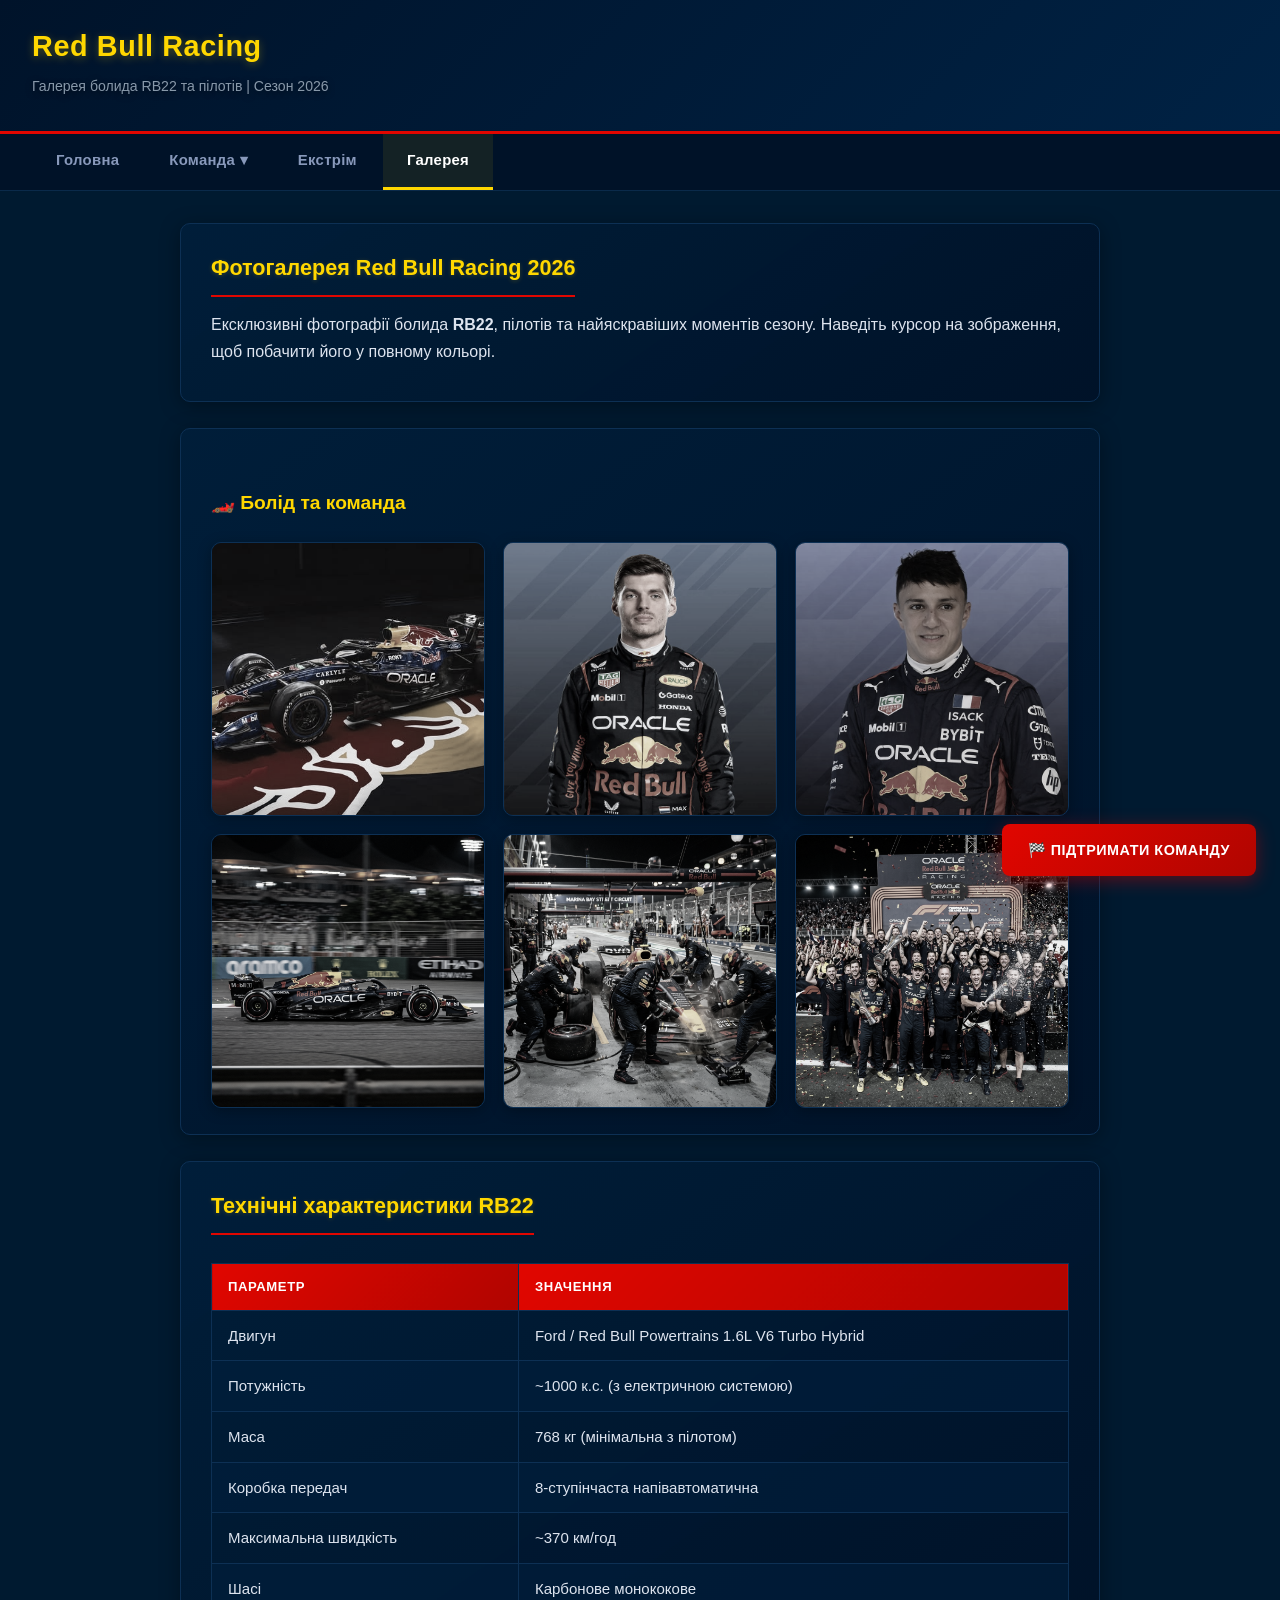
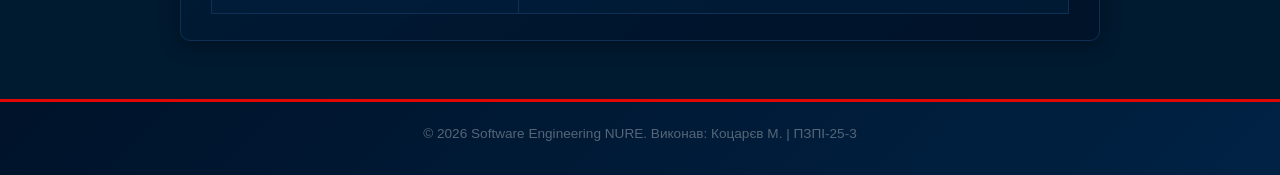
==== gallery.html @ 32721070 "lb2" ====
<!DOCTYPE html>
<html lang="uk">

<head>
    <meta charset="UTF-8">
    <meta name="viewport" content="width=device-width, initial-scale=1.0">
    <meta name="description" content="Галерея болида RB22 та пілотів Red Bull Racing сезону 2026">
    <meta name="keywords" content="Red Bull Racing, RB22, галерея, фото, Формула-1, 2026">
    <meta name="author" content="Коцарєв М., ПЗПІ-25-3">
    <title>Red Bull Racing — Галерея</title>
    <link rel="stylesheet" href="style.css">
</head>

<body>
    <!-- Хедер -->
    <header>
        <h1>Red Bull Racing</h1>
        <p>Галерея болида RB22 та пілотів | Сезон 2026</p>
    </header>

    <!-- Checkbox hack для мобільного гамбургер-меню -->
    <input type="checkbox" id="nav-toggle" class="nav__checkbox">
    <label for="nav-toggle" class="nav__hamburger" aria-label="Відкрити меню">
        <span class="nav__hamburger-line"></span>
    </label>

    <!-- Навігація (БЕМ) -->
    <nav>
        <ul class="nav__list">
            <li class="nav__item">
                <a href="index.html" class="nav__link">Головна</a>
            </li>
            <li class="nav__item nav__item--dropdown">
                <a href="team.html" class="nav__link">Команда ▾</a>
                <ul class="nav__dropdown">
                    <li><a href="team.html#pilots" class="nav__dropdown-link">Пілоти 2026</a></li>
                    <li><a href="team.html#media" class="nav__dropdown-link">Медіа та радіо</a></li>
                </ul>
            </li>
            <li class="nav__item">
                <a href="motorsport.html" class="nav__link">Екстрім</a>
            </li>
            <li class="nav__item">
                <a href="gallery.html" class="nav__link nav__link--active">Галерея</a>
            </li>
        </ul>
    </nav>

    <!-- Основний контент -->
    <main>
        <!-- Вступ до галереї -->
        <section class="section">
            <h2>Фотогалерея Red Bull Racing 2026</h2>
            <p>Ексклюзивні фотографії болида <strong>RB22</strong>, пілотів та найяскравіших моментів сезону.
                Наведіть курсор на зображення, щоб побачити його у повному кольорі.</p>
        </section>

        <!-- Галерея зображень з CSS Grid (grid-template-areas) -->
        <section class="section">
            <div class="gallery">
                <!-- Заголовок галереї (займає весь перший рядок) -->
                <h3 class="gallery__title">🏎️ Болід та команда</h3>

                <!-- Фото 1: Болід RB22 на трасі (наявне) -->
                <div class="gallery__item">
                    <img class="gallery__img" src="img/rb22.jpg" alt="Болід Red Bull RB22 на трасі" loading="lazy">
                    <span class="gallery__caption">RB22 на трасі</span>
                </div>

                <!-- Фото 2: Макс Ферстаппен (наявне) -->
                <div class="gallery__item">
                    <img class="gallery__img" src="img/max.jpg" alt="Макс Ферстаппен — пілот Red Bull Racing" loading="lazy">
                    <span class="gallery__caption">Макс Ферстаппен #1</span>
                </div>

                <!-- Фото 3: Айзек Хаджар (наявне) -->
                <div class="gallery__item">
                    <img class="gallery__img" src="img/isack.jpg" alt="Айзек Хаджар — пілот Red Bull Racing" loading="lazy">
                    <span class="gallery__caption">Айзек Хаджар #35</span>
                </div>

                <!-- Фото 4: Болід RB22 вигляд збоку (згенероване) -->
                <div class="gallery__item">
                    <img class="gallery__img" src="img/rb22_side.png" alt="Red Bull RB22 — вигляд збоку" loading="lazy">
                    <span class="gallery__caption">RB22 — бічний ракурс</span>
                </div>

                <!-- Фото 5: Піт-стоп Red Bull (згенероване) -->
                <div class="gallery__item">
                    <img class="gallery__img" src="img/rb_pitstop.png" alt="Піт-стоп Red Bull Racing" loading="lazy">
                    <span class="gallery__caption">Блискавичний піт-стоп</span>
                </div>

                <!-- Фото 6: Командне фото (згенероване) -->
                <div class="gallery__item">
                    <img class="gallery__img" src="img/rb_team.png" alt="Команда Red Bull Racing святкує перемогу" loading="lazy">
                    <span class="gallery__caption">Перемога команди</span>
                </div>
            </div>
        </section>

        <!-- Інформація про болід -->
        <section class="section">
            <h2>Технічні характеристики RB22</h2>
            <table>
                <thead>
                    <tr>
                        <th>Параметр</th>
                        <th>Значення</th>
                    </tr>
                </thead>
                <tbody>
                    <tr>
                        <td>Двигун</td>
                        <td>Ford / Red Bull Powertrains 1.6L V6 Turbo Hybrid</td>
                    </tr>
                    <tr>
                        <td>Потужність</td>
                        <td>~1000 к.с. (з електричною системою)</td>
                    </tr>
                    <tr>
                        <td>Маса</td>
                        <td>768 кг (мінімальна з пілотом)</td>
                    </tr>
                    <tr>
                        <td>Коробка передач</td>
                        <td>8-ступінчаста напівавтоматична</td>
                    </tr>
                    <tr>
                        <td>Максимальна швидкість</td>
                        <td>~370 км/год</td>
                    </tr>
                    <tr>
                        <td>Шасі</td>
                        <td>Карбонове монококове</td>
                    </tr>
                </tbody>
            </table>
        </section>
    </main>

    <!-- Фіксована кнопка «Підтримати команду» -->
    <a href="#" class="support-btn">🏁 Підтримати команду</a>

    <!-- Футер -->
    <footer>
        <p>&copy; 2026 Software Engineering NURE. Виконав: Коцарєв М. | ПЗПІ-25-3</p>
    </footer>

</body>

</html>
---- style.css ----
/* =============================================================
   Red Bull Racing — Фан-сайт | Сезон 2026
   Лабораторна робота №2: CSS Grid, БЕМ, адаптивність
   Автор: Коцарєв М. | ПЗПІ-25-3, ХНУРЕ
   ============================================================= */

/* ------ UNIVERSAL RESET ------ */
* {
    margin: 0;
    padding: 0;
    box-sizing: border-box;
}

/* ------ CSS GRID: ЗАГАЛЬНИЙ ЛЕЙАУТ СТОРІНКИ ------ */
/* Тіло документа — основний грід-контейнер з чотирма рядками:
   header → nav → main → footer */
body {
    font-family: 'Segoe UI', Helvetica, Arial, sans-serif;
    background-color: #001a30;
    background-image: url('img/bg-carbon.png');
    background-repeat: repeat;
    color: #dde4ef;
    line-height: 1.7;
    min-height: 100vh;
    display: grid;
    grid-template-rows: auto auto 1fr auto;
    grid-template-areas:
        "header"
        "nav"
        "main"
        "footer";
}

/* Прив'язка grid-area до семантичних елементів */
header { grid-area: header; }
nav    { grid-area: nav; }
main   { grid-area: main; }
footer { grid-area: footer; }

/* ------ ПОСИЛАННЯ ------ */
a {
    color: #ffd700;
    text-decoration: none;
    transition: color 0.25s;
}

a:hover {
    color: #ffe766;
}

/* =============================================================
   БЛОК: HEADER (header)
   ============================================================= */
header {
    background: linear-gradient(135deg, #00132a 0%, #002244 100%);
    padding: 22px 32px;
    border-bottom: 3px solid #e10600;
    text-shadow: 0 2px 6px rgba(0, 0, 0, 0.5);
}

/* БЕМ: header__title */
header h1 {
    color: #ffd700;
    font-size: 1.8em;
    font-weight: 700;
    letter-spacing: 0.6px;
    cursor: pointer;
    text-shadow: 0 2px 8px rgba(255, 215, 0, 0.3);
}

/* БЕМ: header__subtitle */
header p {
    font-size: 0.88em;
    color: #8899aa;
    margin-top: 4px;
}

/* =============================================================
   БЛОК: NAV (nav) — Навігація з гамбургер-меню
   ============================================================= */

/* -- Checkbox hack: приховуємо справжній чекбокс -- */
.nav__checkbox {
    display: none;
}

/* -- Гамбургер-іконка (3 лінії) — прихована на desktop -- */
.nav__hamburger {
    display: none;
    cursor: pointer;
    width: 36px;
    height: 26px;
    position: relative;
    z-index: 200;
}

/* Середня лінія гамбургера */
.nav__hamburger-line {
    display: block;
    width: 100%;
    height: 3px;
    background-color: #ffd700;
    border-radius: 2px;
    position: absolute;
    top: 50%;
    transform: translateY(-50%);
    transition: background-color 0.3s;
}

/* Верхня та нижня лінії через псевдоелементи */
.nav__hamburger-line::before,
.nav__hamburger-line::after {
    content: '';
    display: block;
    width: 100%;
    height: 3px;
    background-color: #ffd700;
    border-radius: 2px;
    position: absolute;
    transition: transform 0.3s, top 0.3s;
}

.nav__hamburger-line::before {
    top: -9px;
}

.nav__hamburger-line::after {
    top: 9px;
}

/* -- Основна панель навігації -- */
nav {
    background-color: #001228;
    padding: 0 32px;
    border-bottom: 1px solid #0a2a4a;
    position: relative;
    z-index: 100;
}

/* БЕМ: nav__list — головний список посилань */
.nav__list {
    list-style: none;
    display: flex;
    gap: 2px;
    flex-wrap: wrap;
}

/* БЕМ: nav__item */
.nav__item {
    position: relative;
}

/* БЕМ: nav__link */
.nav__link {
    display: block;
    padding: 14px 24px;
    color: #8899bb;
    font-size: 0.93em;
    font-weight: 600;
    letter-spacing: 0.3px;
    border-bottom: 3px solid transparent;
    transition: color 0.25s, border-color 0.3s, background-color 0.25s;
    cursor: pointer;
}

.nav__link:hover {
    color: #fff;
    background-color: rgba(225, 6, 0, 0.12);
    border-bottom-color: #e10600;
    text-decoration: none;
}

/* БЕМ: nav__link--active (модифікатор активної сторінки) */
.nav__link--active {
    color: #fff;
    border-bottom-color: #ffd700;
    background-color: rgba(255, 215, 0, 0.08);
    text-decoration: none;
}

/* -- Випадаюче меню (dropdown) -- */
/* БЕМ: nav__dropdown */
.nav__dropdown {
    display: none;
    position: absolute;
    top: 100%;
    left: 0;
    list-style: none;
    background-color: #001835;
    border: 1px solid #0d3054;
    border-radius: 0 0 8px 8px;
    min-width: 220px;
    box-shadow: 0 8px 20px rgba(0, 0, 0, 0.5);
    z-index: 150;
}

/* При наведенні на батьківський nav__item--dropdown */
.nav__item--dropdown:hover > .nav__dropdown {
    display: flex;
    flex-direction: column;
}

/* Посилання всередині dropdown */
.nav__dropdown-link {
    display: block;
    padding: 11px 22px;
    color: #8899bb;
    font-size: 0.9em;
    transition: background-color 0.2s, color 0.2s;
    border-bottom: 1px solid #0a2540;
}

.nav__dropdown li:last-child .nav__dropdown-link {
    border-bottom: none;
    border-radius: 0 0 8px 8px;
}

.nav__dropdown-link:hover {
    background-color: rgba(225, 6, 0, 0.15);
    color: #fff;
    text-decoration: none;
}

/* =============================================================
   БЛОК: MAIN — основний контент
   ============================================================= */
main {
    max-width: 960px;
    width: 100%;
    margin: 32px auto;
    padding: 0 20px;
}

/* =============================================================
   БЛОК: SECTION (section) — секції контенту
   ============================================================= */
.section {
    background: linear-gradient(145deg, rgba(0, 30, 58, 0.92) 0%, rgba(0, 18, 40, 0.96) 100%);
    border: 1px solid #0d3054;
    border-radius: 10px;
    padding: 26px 30px;
    margin-bottom: 26px;
    box-shadow: 0 4px 20px rgba(0, 0, 0, 0.35);
    transition: transform 0.25s, box-shadow 0.25s;
}

.section:hover {
    transform: translateY(-2px);
    box-shadow: 0 8px 28px rgba(0, 0, 0, 0.5);
}

/* =============================================================
   ЗАГОЛОВКИ
   ============================================================= */
h2 {
    color: #ffd700;
    margin-bottom: 14px;
    font-size: 1.35em;
    font-weight: 700;
    padding-bottom: 8px;
    border-bottom: 2px solid #e10600;
    display: inline-block;
    text-shadow: 0 1px 4px rgba(255, 215, 0, 0.2);
}

h3 {
    color: #e10600;
    margin: 14px 0 6px;
    font-size: 1.08em;
    font-weight: 600;
}

h4 {
    color: #ffd700;
    font-size: 1em;
    margin-bottom: 8px;
}

h5 {
    color: #ccdae8;
    font-size: 0.95em;
    margin: 12px 0 6px;
}

h6 {
    color: #7a90a8;
    font-size: 0.85em;
    font-weight: 500;
    margin: 10px 0 4px;
}

p {
    margin-bottom: 10px;
}

/* =============================================================
   БЛОК: TABLE — таблиця статистики
   ============================================================= */
table {
    width: 100%;
    border-collapse: collapse;
    margin-top: 14px;
}

th, td {
    border: 1px solid #0d3054;
    padding: 12px 16px;
    text-align: left;
    font-size: 0.94em;
}

th {
    background: linear-gradient(135deg, #e10600, #b00500);
    color: #fff;
    font-weight: 700;
    text-transform: uppercase;
    font-size: 0.82em;
    letter-spacing: 0.6px;
}

tr:nth-child(even) {
    background-color: rgba(0, 30, 60, 0.6);
}

tr:hover {
    background-color: rgba(225, 6, 0, 0.1);
}

/* =============================================================
   БЛОК: LIST — списки (БЕМ)
   ============================================================= */
/* БЕМ: list--markers (маркований список) */
.list--markers {
    list-style: none;
    padding-left: 0;
    margin-top: 10px;
}

.list--markers li {
    padding: 6px 0 6px 20px;
    margin-bottom: 4px;
    position: relative;
}

.list--markers li::before {
    content: '▸';
    color: #e10600;
    position: absolute;
    left: 0;
    font-weight: 700;
}

/* БЕМ: list--ordered (нумерований список) */
.list--ordered {
    padding-left: 24px;
    margin-top: 10px;
}

.list--ordered li {
    margin-bottom: 8px;
    color: #dde4ef;
}

.list--ordered ul {
    list-style: disc;
    padding-left: 22px;
    margin-top: 6px;
}

.list--ordered ul li {
    margin-bottom: 4px;
    color: #aabbcc;
}

/* =============================================================
   БЛОК: PILOT — картки пілотів (CSS Grid)
   ============================================================= */
/* БЕМ: pilot__grid — сітка пілотів */
.pilot__grid {
    display: grid;
    grid-template-columns: repeat(2, 1fr);
    gap: 24px;
    margin-top: 18px;
}

/* БЕМ: pilot__card — картка пілота */
.pilot__card {
    background: linear-gradient(160deg, #002244 0%, #001530 100%);
    border: 1px solid #0d3054;
    border-radius: 10px;
    padding: 24px;
    text-align: center;
    box-shadow: 0 3px 14px rgba(0, 0, 0, 0.3);
    transition: border-color 0.3s, transform 0.25s, box-shadow 0.25s;
    cursor: default;
}

.pilot__card:hover {
    border-color: #e10600;
    transform: translateY(-4px);
    box-shadow: 0 8px 24px rgba(225, 6, 0, 0.18);
}

.pilot__card h3 {
    margin-bottom: 8px;
    color: #fff;
    font-size: 1.1em;
}

/* БЕМ: pilot__number — номер пілота */
.pilot__number {
    font-size: 2.4em;
    font-weight: 800;
    color: #ffd700;
    margin-bottom: 8px;
    text-shadow: 0 2px 10px rgba(255, 215, 0, 0.25);
}

.pilot__card p {
    color: #8899bb;
    margin-bottom: 4px;
    font-size: 0.92em;
}

/* БЕМ: pilot__photo — фото пілота */
.pilot__photo {
    width: 120px;
    height: 120px;
    border-radius: 50%;
    object-fit: cover;
    display: block;
    margin: 0 auto 14px;
    border: 3px solid #ffd700;
    box-shadow: 0 4px 16px rgba(255, 215, 0, 0.2);
    transition: transform 0.3s, box-shadow 0.3s;
}

.pilot__photo:hover {
    transform: scale(1.06);
    box-shadow: 0 6px 22px rgba(255, 215, 0, 0.35);
}

/* =============================================================
   БЛОК: CARDS — сітка карток (CSS Grid)
   ============================================================= */
/* БЕМ: cards__grid */
.cards__grid {
    display: grid;
    grid-template-columns: repeat(auto-fill, minmax(260px, 1fr));
    gap: 20px;
    margin-top: 16px;
}

/* БЕМ: cards__item */
.cards__item {
    background: linear-gradient(160deg, #002244 0%, #001530 100%);
    border: 1px solid #0d3054;
    border-radius: 10px;
    padding: 22px;
    box-shadow: 0 3px 14px rgba(0, 0, 0, 0.3);
    transition: border-color 0.3s, transform 0.25s, box-shadow 0.25s;
}

.cards__item:hover {
    border-color: #ffd700;
    transform: translateY(-3px);
    box-shadow: 0 8px 22px rgba(255, 215, 0, 0.1);
}

.cards__item h3 {
    color: #ffd700;
    margin-bottom: 8px;
    font-size: 1.05em;
}

.cards__item p {
    color: #99aabb;
    font-size: 0.92em;
}

/* БЕМ: cards__tag — мітка категорії */
.cards__tag {
    display: inline-block;
    background-color: #e10600;
    color: #fff;
    font-size: 0.72em;
    font-weight: 700;
    text-transform: uppercase;
    letter-spacing: 0.5px;
    padding: 3px 10px;
    border-radius: 20px;
    margin-bottom: 10px;
}

/* =============================================================
   БЛОК: MEDIA — відео, iframe, аудіо
   ============================================================= */
/* БЕМ: media__video */
.media__video {
    margin-top: 14px;
}

.media__video video {
    width: 100%;
    max-width: 720px;
    border-radius: 8px;
    border: 1px solid #0d3054;
    background-color: #000d1a;
    display: block;
}

/* БЕМ: media__iframe */
.media__iframe {
    margin-top: 16px;
}

.media__iframe iframe {
    width: 100%;
    max-width: 720px;
    height: 400px;
    border: 1px solid #0d3054;
    border-radius: 8px;
    display: block;
}

/* БЕМ: media__audio */
.media__audio {
    margin-top: 14px;
}

.media__audio audio {
    width: 100%;
    max-width: 480px;
    display: block;
    margin-bottom: 14px;
}

/* БЕМ: media__transcript — розшифровка радіо */
.media__transcript {
    background: linear-gradient(160deg, #002244 0%, #001530 100%);
    border-left: 4px solid #ffd700;
    border-radius: 0 8px 8px 0;
    padding: 18px 22px;
    margin-top: 12px;
    font-style: italic;
    color: #8899bb;
    font-size: 0.93em;
    line-height: 1.65;
    box-shadow: 0 2px 10px rgba(0, 0, 0, 0.2);
}

.media__transcript::before {
    content: '🎙️ ';
}

/* Модифікатор для секції медіа: зміна кольору підкреслення h2 */
.section--media h2 {
    border-bottom-color: #ffd700;
}

/* Виділення команди (текстовий модифікатор) */
.text--highlight {
    color: #ffd700;
    font-weight: 700;
}

/* =============================================================
   БЛОК: SIDEBAR (aside)
   ============================================================= */
.sidebar {
    background: linear-gradient(145deg, rgba(0, 35, 65, 0.85) 0%, rgba(0, 22, 48, 0.92) 100%);
    border: 1px solid #0d3054;
    border-left: 4px solid #ffd700;
    border-radius: 10px;
    padding: 22px 26px;
    margin-bottom: 26px;
    box-shadow: 0 3px 14px rgba(0, 0, 0, 0.3);
}

.sidebar h4 {
    color: #ffd700;
    margin-bottom: 10px;
}

/* =============================================================
   БЛОК: HERO-IMG — головне зображення
   ============================================================= */
.hero-img {
    width: 100%;
    max-width: 720px;
    border-radius: 8px;
    border: 1px solid #0d3054;
    display: block;
    margin: 14px 0;
    opacity: 0.92;
    transition: opacity 0.3s;
}

.hero-img:hover {
    opacity: 1;
}

/* =============================================================
   БЛОК: NEWS — новини
   ============================================================= */
/* БЕМ: news__date */
.news__date {
    font-size: 0.8em;
    color: #5577aa;
    font-weight: 600;
    margin-bottom: 4px;
}

/* =============================================================
   БЛОК: PAGE — елементи сторінки
   ============================================================= */
/* БЕМ: page__back-to-top — кнопка «Наверх» */
.page__back-to-top {
    display: inline-block;
    margin: 20px 0 10px;
    padding: 10px 22px;
    background: linear-gradient(135deg, #e10600, #b00500);
    color: #fff;
    border-radius: 6px;
    font-weight: 600;
    font-size: 0.9em;
    transition: transform 0.2s, box-shadow 0.2s;
    cursor: pointer;
}

.page__back-to-top:hover {
    transform: translateY(-2px);
    box-shadow: 0 4px 12px rgba(225, 6, 0, 0.3);
    color: #fff;
    text-decoration: none;
}

/* =============================================================
   БЛОК: FORM — форма (анкета фаната)
   ============================================================= */
/* БЕМ: form__card */
.form__card {
    margin-top: 16px;
}

/* БЕМ: form__group */
.form__group {
    margin-bottom: 16px;
}

.form__group label {
    display: block;
    margin-bottom: 5px;
    color: #aabbcc;
    font-size: 0.92em;
    font-weight: 600;
}

.form__group input,
.form__group select,
.form__group textarea {
    width: 100%;
    max-width: 420px;
    padding: 10px 14px;
    background-color: #001a35;
    border: 1px solid #0d3054;
    border-radius: 6px;
    color: #dde4ef;
    font-family: 'Segoe UI', Helvetica, Arial, sans-serif;
    font-size: 0.93em;
    transition: border-color 0.25s;
}

.form__group input:focus,
.form__group textarea:focus {
    outline: none;
    border-color: #ffd700;
}

.form__group textarea {
    resize: vertical;
    min-height: 80px;
}

/* БЕМ: form__submit — кнопка надсилання */
.form__submit {
    display: inline-block;
    padding: 12px 32px;
    background: linear-gradient(135deg, #e10600, #b00500);
    color: #fff;
    border: none;
    border-radius: 6px;
    font-size: 0.95em;
    font-weight: 700;
    cursor: pointer;
    transition: transform 0.2s, box-shadow 0.25s;
    text-transform: uppercase;
    letter-spacing: 0.5px;
}

.form__submit:hover {
    transform: translateY(-2px);
    box-shadow: 0 6px 16px rgba(225, 6, 0, 0.35);
}

/* =============================================================
   БЛОК: SUPPORT — фіксована кнопка «Підтримати команду»
   ============================================================= */
.support-btn {
    position: fixed;
    bottom: 24px;
    right: 24px;
    z-index: 500;
    padding: 14px 26px;
    background: linear-gradient(135deg, #e10600, #b00500);
    color: #fff;
    font-size: 0.9em;
    font-weight: 700;
    text-transform: uppercase;
    letter-spacing: 0.5px;
    border-radius: 8px;
    box-shadow: 0 4px 18px rgba(225, 6, 0, 0.4);
    cursor: pointer;
    transition: transform 0.3s ease, box-shadow 0.3s ease;
    text-decoration: none;
}

/* Деформація при наведенні: skewX + scale */
.support-btn:hover {
    transform: skewX(-8deg) scale(1.1);
    box-shadow: 0 8px 28px rgba(225, 6, 0, 0.6);
    color: #fff;
    text-decoration: none;
}

/* =============================================================
   БЛОК: GALLERY — галерея (CSS Grid + анімації)
   ============================================================= */

/* Контейнер галереї з grid-template-areas */
.gallery {
    display: grid;
    grid-template-areas:
        "title  title  title"
        "photo1 photo2 photo3"
        "photo4 photo5 photo6";
    grid-template-columns: repeat(3, 1fr);
    gap: 18px;
    margin-top: 18px;
}

/* Заголовок займає весь рядок */
.gallery__title {
    grid-area: title;
    color: #ffd700;
    font-size: 1.2em;
    margin-bottom: 4px;
}

/* Прив'язка кожного фото до grid-area */
.gallery__item:nth-child(2) { grid-area: photo1; }
.gallery__item:nth-child(3) { grid-area: photo2; }
.gallery__item:nth-child(4) { grid-area: photo3; }
.gallery__item:nth-child(5) { grid-area: photo4; }
.gallery__item:nth-child(6) { grid-area: photo5; }
.gallery__item:nth-child(7) { grid-area: photo6; }

/* БЕМ: gallery__item — одне фото у галереї */
.gallery__item {
    overflow: hidden;
    border-radius: 10px;
    border: 1px solid #0d3054;
    box-shadow: 0 3px 14px rgba(0, 0, 0, 0.3);
    cursor: pointer;
    position: relative;
}

/* БЕМ: gallery__img — зображення */
.gallery__img {
    width: 100%;
    height: 100%;
    min-height: 200px;
    object-fit: cover;
    display: block;
    /* Початковий стан: чорно-білий фільтр */
    filter: grayscale(80%);
    transition: transform 0.4s ease, filter 0.4s ease;
}

/* Анімація при наведенні: збільшення + насиченість */
.gallery__item:hover .gallery__img {
    transform: scale(1.08);
    filter: grayscale(0%) saturate(1.3);
}

/* Підпис до фото */
.gallery__caption {
    position: absolute;
    bottom: 0;
    left: 0;
    right: 0;
    padding: 10px 14px;
    background: linear-gradient(transparent, rgba(0, 13, 26, 0.9));
    color: #dde4ef;
    font-size: 0.85em;
    font-weight: 600;
    opacity: 0;
    transform: translateY(10px);
    transition: opacity 0.35s ease, transform 0.35s ease;
}

.gallery__item:hover .gallery__caption {
    opacity: 1;
    transform: translateY(0);
}

/* =============================================================
   БЛОК: FOOTER
   ============================================================= */
footer {
    background: linear-gradient(135deg, #00132a 0%, #002244 100%);
    text-align: center;
    padding: 20px;
    border-top: 3px solid #e10600;
    font-size: 0.85em;
    color: #556677;
}

/* =============================================================
   АДАПТИВНІСТЬ — @media запити
   ============================================================= */

/* ---- Планшети та мобільні пристрої (≤ 768px) ---- */
@media (max-width: 768px) {

    /* -- Гамбургер-меню стає видимим -- */
    .nav__hamburger {
        display: block;
        position: absolute;
        top: 12px;
        right: 16px;
    }

    /* Nav отримує padding для гамбургера */
    nav {
        padding: 14px 16px;
    }

    /* Навігаційний список ховається */
    .nav__list {
        display: none;
        flex-direction: column;
        width: 100%;
        gap: 0;
        padding-top: 10px;
    }

    /* Checkbox hack: коли чекбокс активний — меню показується */
    .nav__checkbox:checked ~ nav .nav__list {
        display: flex;
    }

    /* Анімація гамбургера у хрестик при відкритті */
    .nav__checkbox:checked ~ .nav__hamburger .nav__hamburger-line {
        background-color: transparent;
    }

    .nav__checkbox:checked ~ .nav__hamburger .nav__hamburger-line::before {
        top: 0;
        transform: rotate(45deg);
    }

    .nav__checkbox:checked ~ .nav__hamburger .nav__hamburger-line::after {
        top: 0;
        transform: rotate(-45deg);
    }

    /* Посилання навігації на повну ширину */
    .nav__link {
        padding: 12px 16px;
        border-bottom: 1px solid #0a2a4a;
    }

    /* Dropdown на мобільному — статичний */
    .nav__dropdown {
        position: static;
        border: none;
        border-radius: 0;
        box-shadow: none;
        min-width: auto;
        background-color: rgba(0, 18, 40, 0.7);
    }

    .nav__item--dropdown:hover > .nav__dropdown {
        display: flex;
    }

    .nav__dropdown-link {
        padding-left: 40px;
    }

    /* -- Основний контент -- */
    main {
        margin: 16px auto;
        padding: 0 12px;
    }

    .section {
        padding: 18px 16px;
        margin-bottom: 18px;
    }

    header {
        padding: 16px 16px;
    }

    header h1 {
        font-size: 1.4em;
    }

    /* Пілоти — одна колонка */
    .pilot__grid {
        grid-template-columns: 1fr;
        gap: 16px;
    }

    /* Картки — одна колонка */
    .cards__grid {
        grid-template-columns: 1fr;
        gap: 14px;
    }

    /* Таблиця — прокрутка */
    table {
        display: block;
        overflow-x: auto;
    }

    /* Галерея — 1 або 2 колонки */
    .gallery {
        grid-template-areas:
            "title  title"
            "photo1 photo2"
            "photo3 photo4"
            "photo5 photo6";
        grid-template-columns: repeat(2, 1fr);
        gap: 12px;
    }

    /* iframe адаптивність */
    .media__iframe iframe {
        height: 240px;
    }

    /* Фіксована кнопка — менший розмір на мобільних */
    .support-btn {
        padding: 10px 16px;
        font-size: 0.78em;
        bottom: 14px;
        right: 14px;
    }
}

/* ---- Маленькі мобільні (≤ 480px) ---- */
@media (max-width: 480px) {

    /* Галерея — одна колонка */
    .gallery {
        grid-template-areas:
            "title"
            "photo1"
            "photo2"
            "photo3"
            "photo4"
            "photo5"
            "photo6";
        grid-template-columns: 1fr;
    }

    header h1 {
        font-size: 1.2em;
    }

    h2 {
        font-size: 1.15em;
    }
}
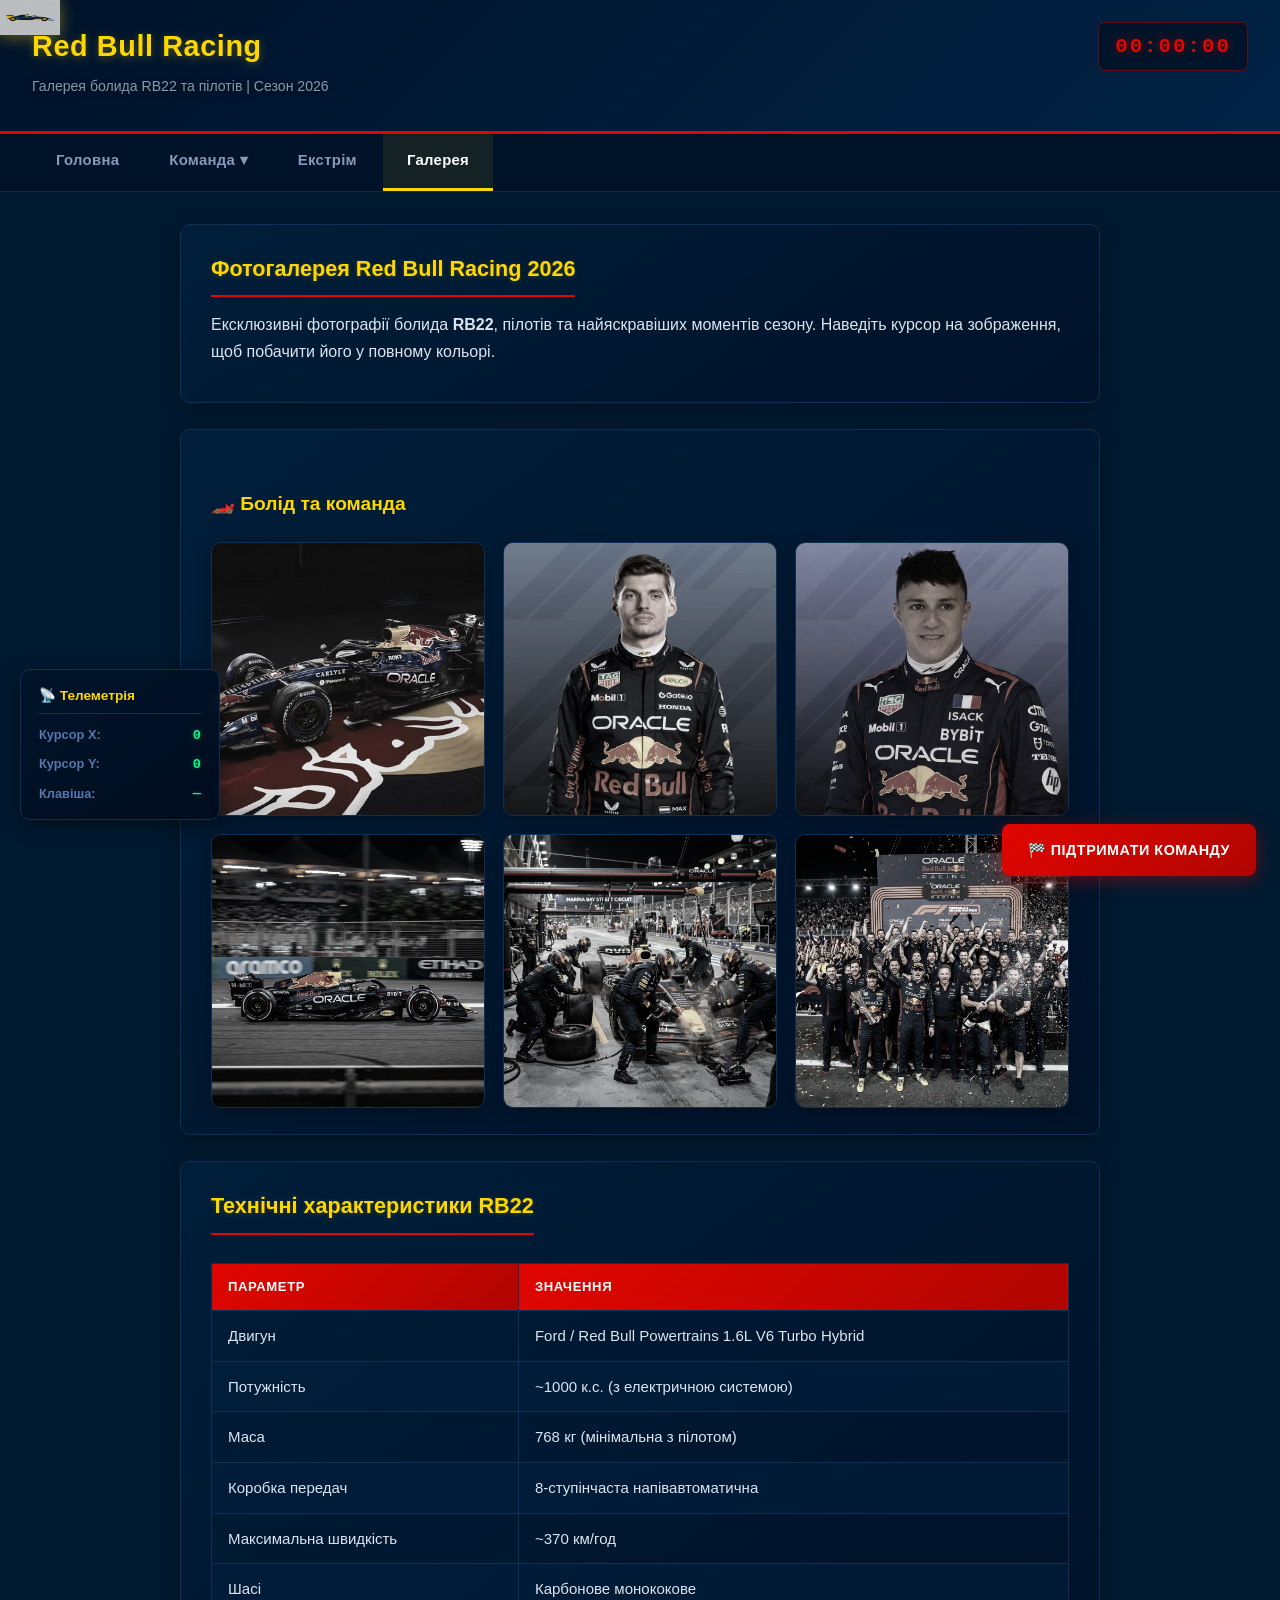
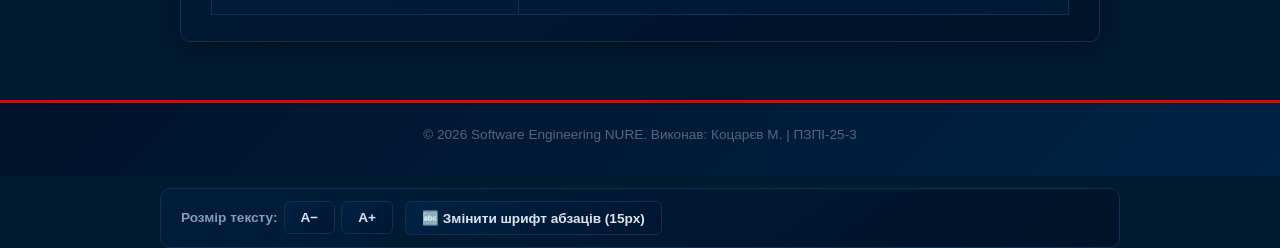
==== commit ac3df369: "lb3" ====
--- a/gallery.html
+++ b/gallery.html
@@ -14,7 +14,11 @@
 <body>
     <!-- Хедер -->
     <header>
-        <h1>Red Bull Racing</h1>
+        <div class="header__top-row">
+            <h1>Red Bull Racing</h1>
+            <!-- Блок 1, Завдання 4: Текстові годинники у шапці -->
+            <div class="header__clock" id="header-clock">00:00:00</div>
+        </div>
         <p>Галерея болида RB22 та пілотів | Сезон 2026</p>
     </header>
 
@@ -45,6 +49,19 @@
             </li>
         </ul>
     </nav>
+
+    <!-- Блок 1, Завдання 2: Іконка болида, що рухається по екрану -->
+    <img id="moving-car" class="js-moving-car" src="img/f1_icon.png" alt="Іконка болида F1" width="60" height="35">
+
+    <!-- Панель інструментів JS -->
+    <div class="js-toolbar">
+        <div class="js-toolbar__group">
+            <span class="js-toolbar__label">Розмір тексту:</span>
+            <button id="btn-font-minus" class="js-btn" title="Зменшити шрифт">A−</button>
+            <button id="btn-font-plus" class="js-btn" title="Збільшити шрифт">A+</button>
+        </div>
+        <button id="btn-change-font" class="js-btn">🔤 Змінити шрифт абзаців (15px)</button>
+    </div>
 
     <!-- Основний контент -->
     <main>
@@ -137,6 +154,25 @@
                 </tbody>
             </table>
         </section>
+
+        <!-- Блок 2, Завдання 2: Панель телеметрії -->
+        <div class="telemetry" id="telemetry">
+            <h4 class="telemetry__title">📡 Телеметрія</h4>
+            <div class="telemetry__data">
+                <div class="telemetry__row">
+                    <span class="telemetry__label">Курсор X:</span>
+                    <span class="telemetry__value" id="tel-mouse-x">0</span>
+                </div>
+                <div class="telemetry__row">
+                    <span class="telemetry__label">Курсор Y:</span>
+                    <span class="telemetry__value" id="tel-mouse-y">0</span>
+                </div>
+                <div class="telemetry__row">
+                    <span class="telemetry__label">Клавіша:</span>
+                    <span class="telemetry__value" id="tel-key">—</span>
+                </div>
+            </div>
+        </div>
     </main>
 
     <!-- Фіксована кнопка «Підтримати команду» -->
@@ -147,6 +183,9 @@
         <p>&copy; 2026 Software Engineering NURE. Виконав: Коцарєв М. | ПЗПІ-25-3</p>
     </footer>
 
+    <!-- Підключення JavaScript -->
+    <script src="script.js"></script>
+
 </body>
 
 </html>
--- a/style.css
+++ b/style.css
@@ -58,6 +58,29 @@
     text-shadow: 0 2px 6px rgba(0, 0, 0, 0.5);
 }
 
+/* БЕМ: header__top-row — рядок із заголовком та годинником */
+.header__top-row {
+    display: flex;
+    align-items: center;
+    justify-content: space-between;
+    flex-wrap: wrap;
+    gap: 12px;
+}
+
+/* Блок 1, Завдання 4: Стилі текстових годинників у шапці */
+.header__clock {
+    font-family: 'Courier New', Courier, monospace;
+    font-size: 1.3em;
+    font-weight: 700;
+    color: #e10600;
+    background: rgba(0, 0, 0, 0.35);
+    padding: 6px 16px;
+    border-radius: 6px;
+    border: 1px solid rgba(225, 6, 0, 0.4);
+    letter-spacing: 2px;
+    text-shadow: 0 0 10px rgba(225, 6, 0, 0.5);
+}
+
 /* БЕМ: header__title */
 header h1 {
     color: #ffd700;
@@ -827,6 +850,337 @@
 }
 
 /* =============================================================
+   ЛАБОРАТОРНА №3: СТИЛІ ДЛЯ JAVASCRIPT-КОМПОНЕНТІВ
+   ============================================================= */
+
+/* --- Блок 1, Завдання 2: Іконка болида, що рухається --- */
+.js-moving-car {
+    position: fixed;
+    z-index: 999;
+    pointer-events: none;
+    transition: top 0.4s ease-out, left 0.4s ease-out;
+    filter: drop-shadow(0 2px 8px rgba(255, 215, 0, 0.5));
+    opacity: 0.85;
+}
+
+/* --- Панель інструментів JS --- */
+.js-toolbar {
+    max-width: 960px;
+    width: 100%;
+    margin: 12px auto 0;
+    padding: 12px 20px;
+    display: flex;
+    align-items: center;
+    gap: 12px;
+    flex-wrap: wrap;
+    background: linear-gradient(145deg, rgba(0, 30, 58, 0.85) 0%, rgba(0, 18, 40, 0.92) 100%);
+    border: 1px solid #0d3054;
+    border-radius: 10px;
+}
+
+.js-toolbar__group {
+    display: flex;
+    align-items: center;
+    gap: 6px;
+}
+
+.js-toolbar__label {
+    color: #8899bb;
+    font-size: 0.85em;
+    font-weight: 600;
+}
+
+/* Кнопки JS */
+.js-btn {
+    background: linear-gradient(135deg, #002244, #001530);
+    color: #dde4ef;
+    border: 1px solid #0d3054;
+    padding: 8px 16px;
+    border-radius: 6px;
+    font-size: 0.85em;
+    font-weight: 600;
+    cursor: pointer;
+    transition: all 0.25s ease;
+    font-family: inherit;
+}
+
+.js-btn:hover {
+    background: linear-gradient(135deg, #003366, #002244);
+    border-color: #ffd700;
+    color: #ffd700;
+    transform: translateY(-1px);
+    box-shadow: 0 3px 10px rgba(255, 215, 0, 0.15);
+}
+
+.js-btn:active {
+    transform: translateY(0);
+}
+
+/* Модифікатор — активна кнопка */
+.js-btn--active {
+    background: linear-gradient(135deg, #e10600, #b00500);
+    color: #fff;
+    border-color: #e10600;
+}
+
+/* Модифікатор — кнопка «виконано» */
+.js-btn--done {
+    background: linear-gradient(135deg, #006633, #004d26);
+    color: #66ff99;
+    border-color: #006633;
+}
+
+/* --- Блок 1, Завдання 1: Блок мотиваційної цитати --- */
+.js-quote-section {
+    border-left: 4px solid #ffd700;
+}
+
+.js-quote {
+    font-style: italic;
+    color: #ffd700;
+    background: rgba(255, 215, 0, 0.06);
+    padding: 18px 24px;
+    border-radius: 8px;
+    line-height: 1.6;
+    margin: 12px 0;
+    border-left: 3px solid #e10600;
+    text-shadow: 0 1px 3px rgba(0, 0, 0, 0.3);
+}
+
+/* --- Блок 1, Завдання 5: Блок для ефекту зникнення --- */
+.js-fade-target {
+    background: rgba(0, 30, 60, 0.5);
+    padding: 16px 20px;
+    border-radius: 8px;
+    border: 1px dashed #0d3054;
+    margin-top: 12px;
+    transition: opacity 0.3s ease;
+}
+
+/* --- Блок 2, Завдання 1: Всплываюча підказка (tooltip) --- */
+.pilot-name {
+    cursor: pointer;
+    color: #fff;
+    position: relative;
+    transition: color 0.2s;
+}
+
+.pilot-name:hover {
+    color: #ffd700;
+}
+
+/* Іконка кліку біля імені пілота */
+.pilot-name::after {
+    content: ' ℹ️';
+    font-size: 0.7em;
+    opacity: 0.6;
+    transition: opacity 0.2s;
+}
+
+.pilot-name:hover::after {
+    opacity: 1;
+}
+
+/* Підказка */
+.js-tooltip {
+    position: absolute;
+    z-index: 1000;
+    background: linear-gradient(145deg, #001e3a 0%, #002244 100%);
+    border: 1px solid #ffd700;
+    border-radius: 10px;
+    padding: 16px 20px;
+    color: #dde4ef;
+    font-size: 0.9em;
+    line-height: 1.7;
+    box-shadow: 0 8px 32px rgba(0, 0, 0, 0.6), 0 0 20px rgba(255, 215, 0, 0.1);
+    opacity: 0;
+    transform: scale(0.9) translateY(8px);
+    transition: opacity 0.3s ease, transform 0.3s ease;
+    pointer-events: none;
+}
+
+.js-tooltip--visible {
+    opacity: 1;
+    transform: scale(1) translateY(0);
+    pointer-events: auto;
+}
+
+/* Стрілка підказки (знизу — при відображенні зверху) */
+.js-tooltip--above::after {
+    content: '';
+    position: absolute;
+    bottom: -8px;
+    left: 50%;
+    transform: translateX(-50%);
+    width: 0;
+    height: 0;
+    border-left: 8px solid transparent;
+    border-right: 8px solid transparent;
+    border-top: 8px solid #ffd700;
+}
+
+/* Стрілка підказки (зверху — при відображенні знизу) */
+.js-tooltip--below::before {
+    content: '';
+    position: absolute;
+    top: -8px;
+    left: 50%;
+    transform: translateX(-50%);
+    width: 0;
+    height: 0;
+    border-left: 8px solid transparent;
+    border-right: 8px solid transparent;
+    border-bottom: 8px solid #ffd700;
+}
+
+/* --- Блок 2, Завдання 2: Панель телеметрії --- */
+.telemetry {
+    position: fixed;
+    bottom: 80px;
+    left: 20px;
+    z-index: 500;
+    background: linear-gradient(145deg, rgba(0, 20, 42, 0.95) 0%, rgba(0, 12, 30, 0.98) 100%);
+    border: 1px solid #0d3054;
+    border-radius: 10px;
+    padding: 14px 18px;
+    min-width: 200px;
+    box-shadow: 0 4px 20px rgba(0, 0, 0, 0.5);
+    backdrop-filter: blur(8px);
+}
+
+.telemetry__title {
+    color: #ffd700;
+    font-size: 0.85em;
+    margin-bottom: 10px;
+    padding-bottom: 6px;
+    border-bottom: 1px solid #0d3054;
+}
+
+.telemetry__data {
+    display: flex;
+    flex-direction: column;
+    gap: 6px;
+}
+
+.telemetry__row {
+    display: flex;
+    justify-content: space-between;
+    gap: 12px;
+    align-items: center;
+}
+
+.telemetry__label {
+    color: #5577aa;
+    font-size: 0.8em;
+    font-weight: 600;
+    white-space: nowrap;
+}
+
+.telemetry__value {
+    color: #00ff88;
+    font-family: 'Courier New', Courier, monospace;
+    font-size: 0.85em;
+    font-weight: 700;
+    text-shadow: 0 0 6px rgba(0, 255, 136, 0.3);
+}
+
+/* --- Блок 3, Завдання 2: Зворотний відлік до Гран-прі --- */
+.countdown-section {
+    text-align: center;
+    border-top: 3px solid #e10600;
+    border-bottom: 3px solid #e10600;
+}
+
+.countdown__race-label {
+    color: #8899bb;
+    font-size: 0.95em;
+    margin-bottom: 16px;
+}
+
+.countdown {
+    display: flex;
+    justify-content: center;
+    align-items: center;
+    gap: 8px;
+    flex-wrap: wrap;
+}
+
+.countdown__item {
+    display: flex;
+    flex-direction: column;
+    align-items: center;
+    background: rgba(0, 0, 0, 0.3);
+    padding: 12px 18px;
+    border-radius: 8px;
+    border: 1px solid #0d3054;
+    min-width: 70px;
+}
+
+.countdown__value {
+    font-family: 'Courier New', Courier, monospace;
+    font-size: 2em;
+    font-weight: 800;
+    color: #ffd700;
+    text-shadow: 0 0 12px rgba(255, 215, 0, 0.4);
+    line-height: 1;
+}
+
+.countdown__unit {
+    font-size: 0.7em;
+    color: #5577aa;
+    margin-top: 4px;
+    text-transform: uppercase;
+    letter-spacing: 1px;
+    font-weight: 600;
+}
+
+.countdown__separator {
+    font-size: 1.8em;
+    font-weight: 700;
+    color: #e10600;
+    line-height: 1;
+    padding-bottom: 18px;
+}
+
+/* --- Блок 2, Завдання 4: Таблиця сортування пілотів --- */
+.js-sort-controls {
+    display: flex;
+    gap: 10px;
+    margin-bottom: 14px;
+    flex-wrap: wrap;
+}
+
+.js-sort-table {
+    width: 100%;
+    border-collapse: collapse;
+    margin-top: 10px;
+}
+
+/* --- Блок 3, Завдання 1: Захищений новинний блок --- */
+.protected-section {
+    position: relative;
+    user-select: none;
+    -webkit-user-select: none;
+    -moz-user-select: none;
+    -ms-user-select: none;
+}
+
+.protected-badge {
+    display: inline-block;
+    background: rgba(225, 6, 0, 0.15);
+    color: #e10600;
+    font-size: 0.72em;
+    font-weight: 700;
+    text-transform: uppercase;
+    letter-spacing: 0.8px;
+    padding: 4px 12px;
+    border-radius: 20px;
+    border: 1px solid rgba(225, 6, 0, 0.3);
+    margin-bottom: 14px;
+}
+
+
+/* =============================================================
    АДАПТИВНІСТЬ — @media запити
    ============================================================= */
 
@@ -958,6 +1312,40 @@
         font-size: 0.78em;
         bottom: 14px;
         right: 14px;
+    }
+
+    /* --- Адаптивність JS-компонентів --- */
+    .js-toolbar {
+        margin: 8px 12px 0;
+        padding: 10px 14px;
+        gap: 8px;
+    }
+
+    .telemetry {
+        bottom: 60px;
+        left: 10px;
+        padding: 10px 14px;
+        min-width: 160px;
+        font-size: 0.85em;
+    }
+
+    .header__clock {
+        font-size: 1em;
+        padding: 4px 10px;
+    }
+
+    .countdown__value {
+        font-size: 1.5em;
+    }
+
+    .countdown__item {
+        padding: 8px 12px;
+        min-width: 55px;
+    }
+
+    .countdown__separator {
+        font-size: 1.2em;
+        padding-bottom: 14px;
     }
 }
 
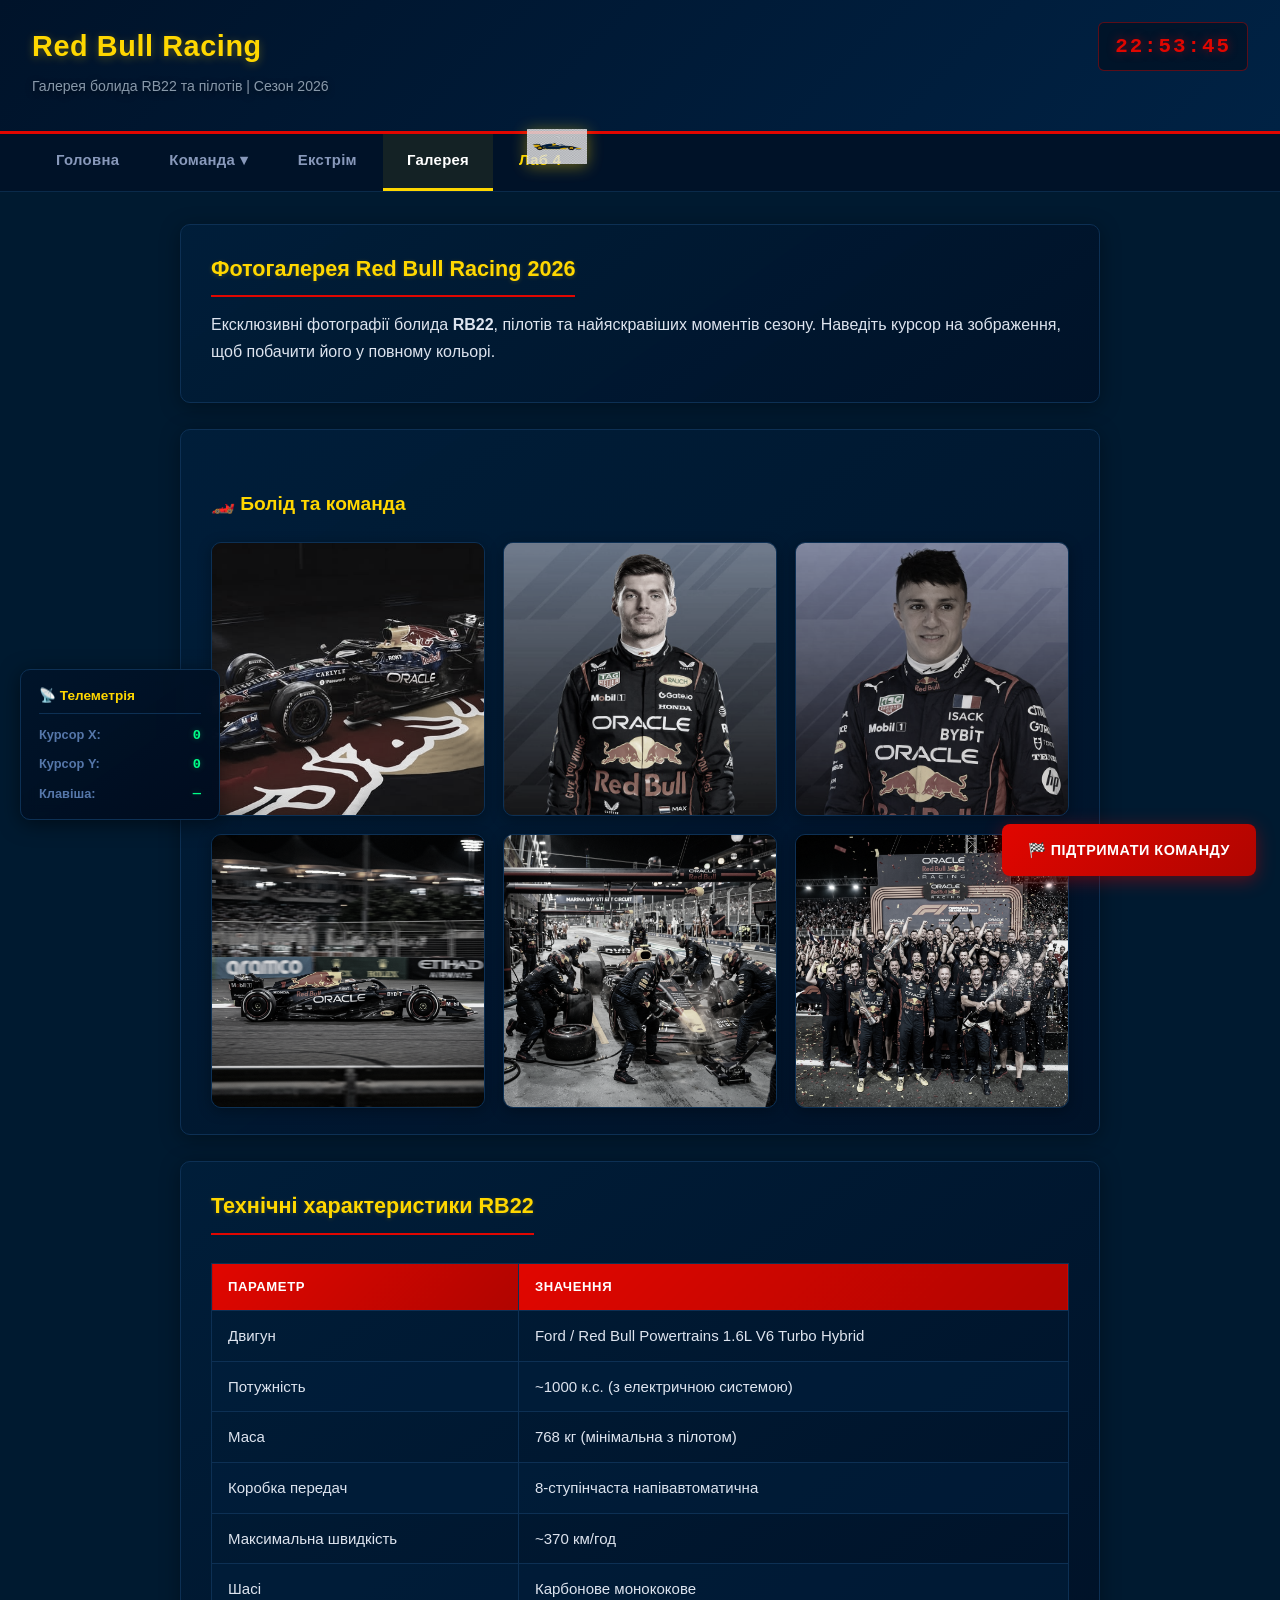
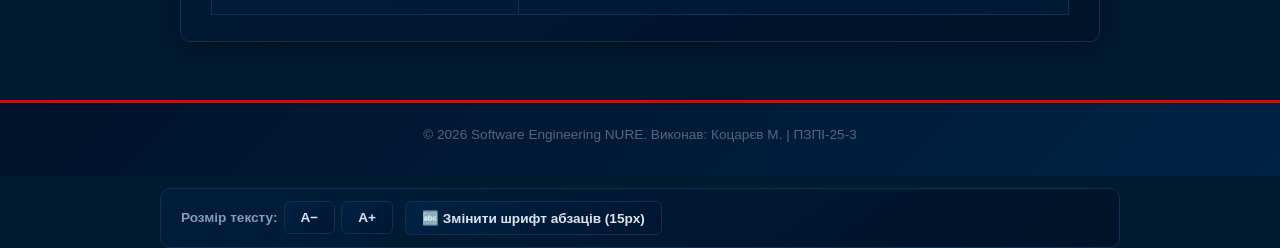
==== commit 70ecaa89: "lb4" ====
--- a/gallery.html
+++ b/gallery.html
@@ -46,6 +46,9 @@
             </li>
             <li class="nav__item">
                 <a href="gallery.html" class="nav__link nav__link--active">Галерея</a>
+            </li>
+            <li class="nav__item">
+                <a href="bootstrap-page.html" class="nav__link" style="color: #fcd700;">Лаб 4</a>
             </li>
         </ul>
     </nav>
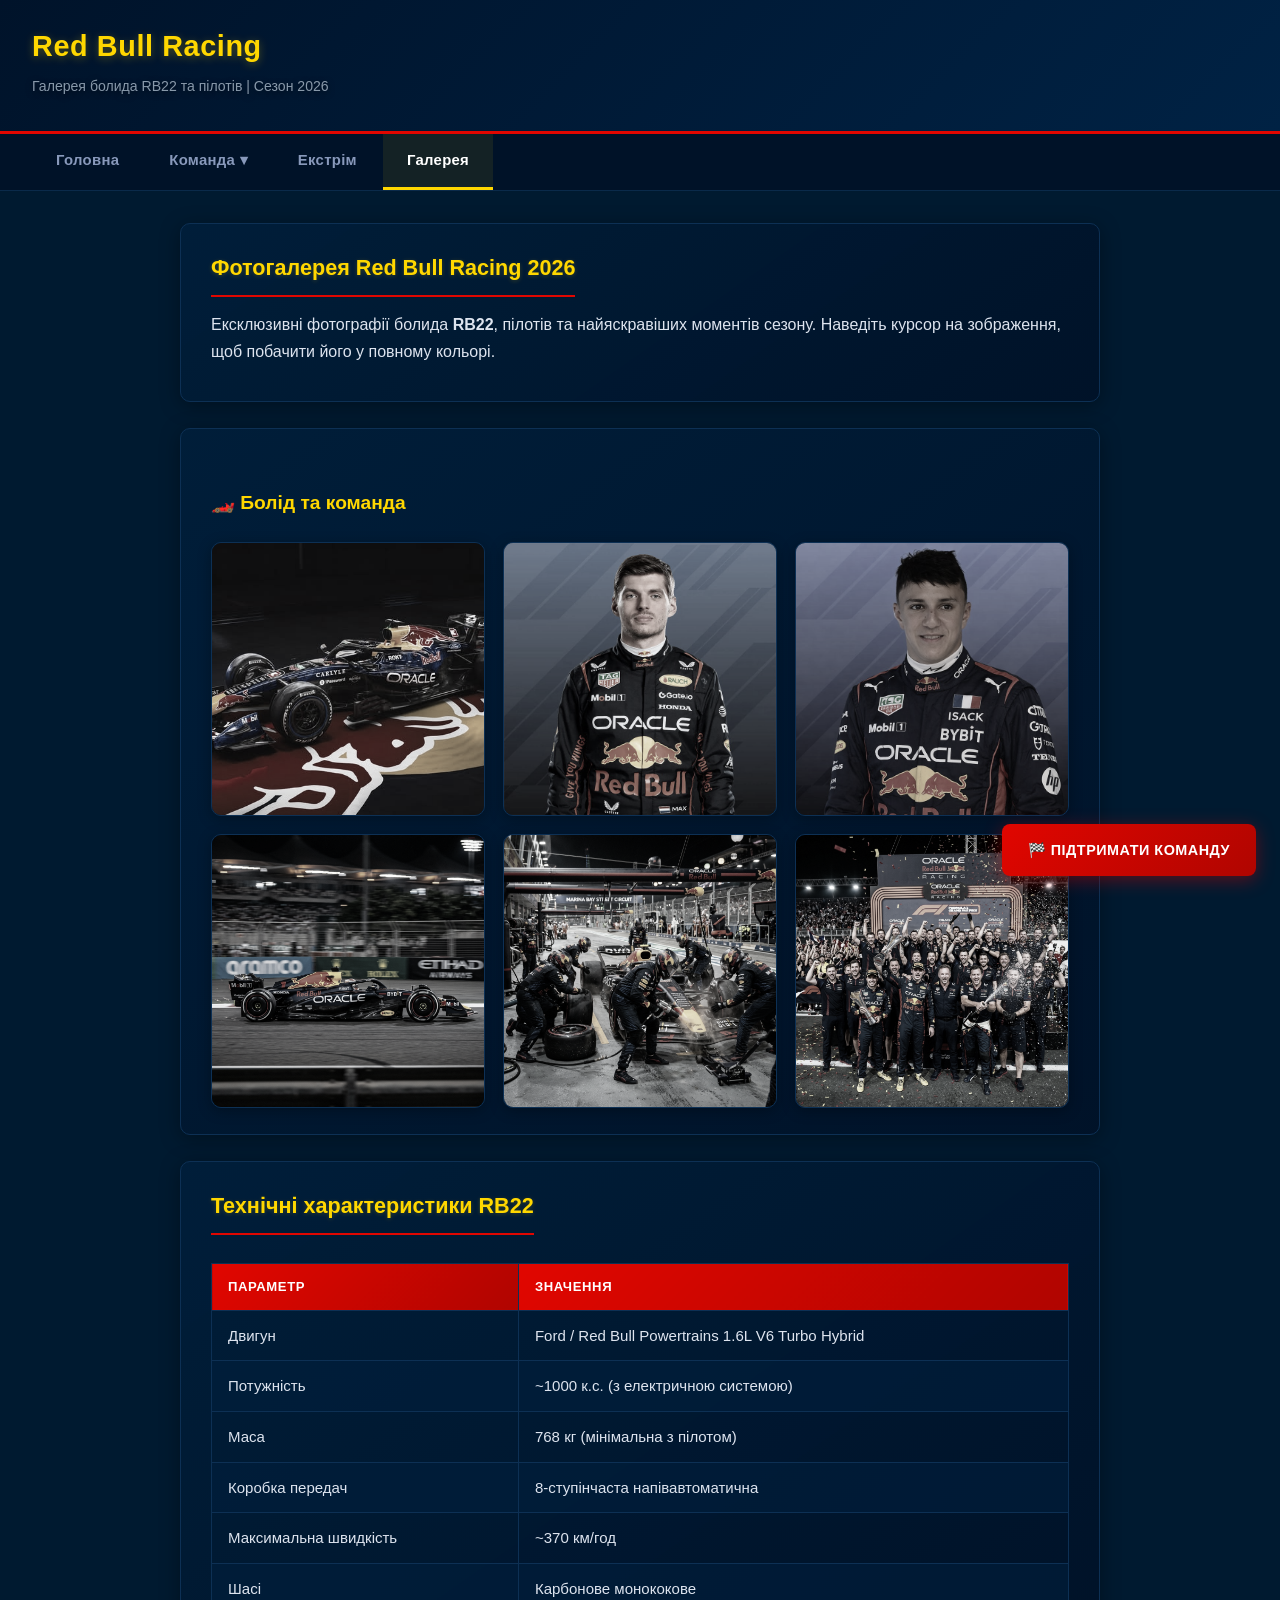
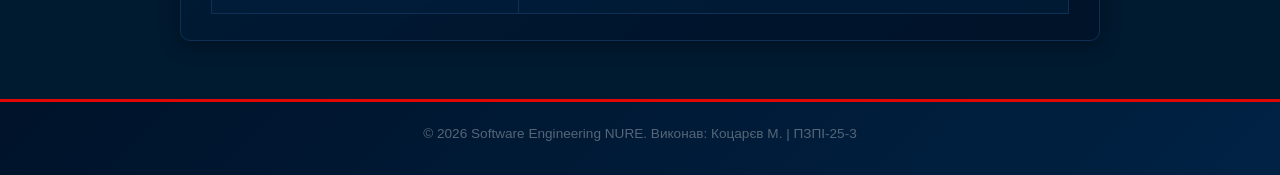
==== commit c5950015: "звіт" ====
--- a/gallery.html
+++ b/gallery.html
@@ -14,11 +14,7 @@
 <body>
     <!-- Хедер -->
     <header>
-        <div class="header__top-row">
-            <h1>Red Bull Racing</h1>
-            <!-- Блок 1, Завдання 4: Текстові годинники у шапці -->
-            <div class="header__clock" id="header-clock">00:00:00</div>
-        </div>
+        <h1>Red Bull Racing</h1>
         <p>Галерея болида RB22 та пілотів | Сезон 2026</p>
     </header>
 
@@ -47,24 +43,8 @@
             <li class="nav__item">
                 <a href="gallery.html" class="nav__link nav__link--active">Галерея</a>
             </li>
-            <li class="nav__item">
-                <a href="bootstrap-page.html" class="nav__link" style="color: #fcd700;">Лаб 4</a>
-            </li>
         </ul>
     </nav>
-
-    <!-- Блок 1, Завдання 2: Іконка болида, що рухається по екрану -->
-    <img id="moving-car" class="js-moving-car" src="img/f1_icon.png" alt="Іконка болида F1" width="60" height="35">
-
-    <!-- Панель інструментів JS -->
-    <div class="js-toolbar">
-        <div class="js-toolbar__group">
-            <span class="js-toolbar__label">Розмір тексту:</span>
-            <button id="btn-font-minus" class="js-btn" title="Зменшити шрифт">A−</button>
-            <button id="btn-font-plus" class="js-btn" title="Збільшити шрифт">A+</button>
-        </div>
-        <button id="btn-change-font" class="js-btn">🔤 Змінити шрифт абзаців (15px)</button>
-    </div>
 
     <!-- Основний контент -->
     <main>
@@ -78,40 +58,37 @@
         <!-- Галерея зображень з CSS Grid (grid-template-areas) -->
         <section class="section">
             <div class="gallery">
-                <!-- Заголовок галереї (займає весь перший рядок) -->
                 <h3 class="gallery__title">🏎️ Болід та команда</h3>
 
-                <!-- Фото 1: Болід RB22 на трасі (наявне) -->
+
                 <div class="gallery__item">
                     <img class="gallery__img" src="img/rb22.jpg" alt="Болід Red Bull RB22 на трасі" loading="lazy">
                     <span class="gallery__caption">RB22 на трасі</span>
                 </div>
 
-                <!-- Фото 2: Макс Ферстаппен (наявне) -->
+
                 <div class="gallery__item">
                     <img class="gallery__img" src="img/max.jpg" alt="Макс Ферстаппен — пілот Red Bull Racing" loading="lazy">
                     <span class="gallery__caption">Макс Ферстаппен #1</span>
                 </div>
 
-                <!-- Фото 3: Айзек Хаджар (наявне) -->
                 <div class="gallery__item">
                     <img class="gallery__img" src="img/isack.jpg" alt="Айзек Хаджар — пілот Red Bull Racing" loading="lazy">
                     <span class="gallery__caption">Айзек Хаджар #35</span>
                 </div>
 
-                <!-- Фото 4: Болід RB22 вигляд збоку (згенероване) -->
+
                 <div class="gallery__item">
                     <img class="gallery__img" src="img/rb22_side.png" alt="Red Bull RB22 — вигляд збоку" loading="lazy">
                     <span class="gallery__caption">RB22 — бічний ракурс</span>
                 </div>
 
-                <!-- Фото 5: Піт-стоп Red Bull (згенероване) -->
+
                 <div class="gallery__item">
                     <img class="gallery__img" src="img/rb_pitstop.png" alt="Піт-стоп Red Bull Racing" loading="lazy">
                     <span class="gallery__caption">Блискавичний піт-стоп</span>
                 </div>
 
-                <!-- Фото 6: Командне фото (згенероване) -->
                 <div class="gallery__item">
                     <img class="gallery__img" src="img/rb_team.png" alt="Команда Red Bull Racing святкує перемогу" loading="lazy">
                     <span class="gallery__caption">Перемога команди</span>
@@ -157,25 +134,6 @@
                 </tbody>
             </table>
         </section>
-
-        <!-- Блок 2, Завдання 2: Панель телеметрії -->
-        <div class="telemetry" id="telemetry">
-            <h4 class="telemetry__title">📡 Телеметрія</h4>
-            <div class="telemetry__data">
-                <div class="telemetry__row">
-                    <span class="telemetry__label">Курсор X:</span>
-                    <span class="telemetry__value" id="tel-mouse-x">0</span>
-                </div>
-                <div class="telemetry__row">
-                    <span class="telemetry__label">Курсор Y:</span>
-                    <span class="telemetry__value" id="tel-mouse-y">0</span>
-                </div>
-                <div class="telemetry__row">
-                    <span class="telemetry__label">Клавіша:</span>
-                    <span class="telemetry__value" id="tel-key">—</span>
-                </div>
-            </div>
-        </div>
     </main>
 
     <!-- Фіксована кнопка «Підтримати команду» -->
@@ -186,9 +144,6 @@
         <p>&copy; 2026 Software Engineering NURE. Виконав: Коцарєв М. | ПЗПІ-25-3</p>
     </footer>
 
-    <!-- Підключення JavaScript -->
-    <script src="script.js"></script>
-
 </body>
 
 </html>
--- a/style.css
+++ b/style.css
@@ -1,17 +1,11 @@
-/* =============================================================
-   Red Bull Racing — Фан-сайт | Сезон 2026
-   Лабораторна робота №2: CSS Grid, БЕМ, адаптивність
-   Автор: Коцарєв М. | ПЗПІ-25-3, ХНУРЕ
-   ============================================================= */
-
-/* ------ UNIVERSAL RESET ------ */
+/*UNIVERSAL RESET*/
 * {
     margin: 0;
     padding: 0;
     box-sizing: border-box;
 }
 
-/* ------ CSS GRID: ЗАГАЛЬНИЙ ЛЕЙАУТ СТОРІНКИ ------ */
+/*CSS GRID: ЗАГАЛЬНИЙ ЛЕЙАУТ СТОРІНКИ */
 /* Тіло документа — основний грід-контейнер з чотирма рядками:
    header → nav → main → footer */
 body {
@@ -48,37 +42,12 @@
     color: #ffe766;
 }
 
-/* =============================================================
-   БЛОК: HEADER (header)
-   ============================================================= */
+/*БЛОК: HEADER (header)*/
 header {
     background: linear-gradient(135deg, #00132a 0%, #002244 100%);
     padding: 22px 32px;
     border-bottom: 3px solid #e10600;
     text-shadow: 0 2px 6px rgba(0, 0, 0, 0.5);
-}
-
-/* БЕМ: header__top-row — рядок із заголовком та годинником */
-.header__top-row {
-    display: flex;
-    align-items: center;
-    justify-content: space-between;
-    flex-wrap: wrap;
-    gap: 12px;
-}
-
-/* Блок 1, Завдання 4: Стилі текстових годинників у шапці */
-.header__clock {
-    font-family: 'Courier New', Courier, monospace;
-    font-size: 1.3em;
-    font-weight: 700;
-    color: #e10600;
-    background: rgba(0, 0, 0, 0.35);
-    padding: 6px 16px;
-    border-radius: 6px;
-    border: 1px solid rgba(225, 6, 0, 0.4);
-    letter-spacing: 2px;
-    text-shadow: 0 0 10px rgba(225, 6, 0, 0.5);
 }
 
 /* БЕМ: header__title */
@@ -98,16 +67,14 @@
     margin-top: 4px;
 }
 
-/* =============================================================
-   БЛОК: NAV (nav) — Навігація з гамбургер-меню
-   ============================================================= */
+/* БЛОК: NAV (nav) — Навігація з гамбургер-меню*/
 
 /* -- Checkbox hack: приховуємо справжній чекбокс -- */
 .nav__checkbox {
     display: none;
 }
 
-/* -- Гамбургер-іконка (3 лінії) — прихована на desktop -- */
+/* -- Гамбургер-іконка — прихована на desktop -- */
 .nav__hamburger {
     display: none;
     cursor: pointer;
@@ -244,9 +211,7 @@
     text-decoration: none;
 }
 
-/* =============================================================
-   БЛОК: MAIN — основний контент
-   ============================================================= */
+/*БЛОК: MAIN — основний контент*/
 main {
     max-width: 960px;
     width: 100%;
@@ -254,9 +219,7 @@
     padding: 0 20px;
 }
 
-/* =============================================================
-   БЛОК: SECTION (section) — секції контенту
-   ============================================================= */
+/*БЛОК: SECTION (section) — секції контенту */
 .section {
     background: linear-gradient(145deg, rgba(0, 30, 58, 0.92) 0%, rgba(0, 18, 40, 0.96) 100%);
     border: 1px solid #0d3054;
@@ -272,9 +235,7 @@
     box-shadow: 0 8px 28px rgba(0, 0, 0, 0.5);
 }
 
-/* =============================================================
-   ЗАГОЛОВКИ
-   ============================================================= */
+/* ЗАГОЛОВКИ*/
 h2 {
     color: #ffd700;
     margin-bottom: 14px;
@@ -316,9 +277,7 @@
     margin-bottom: 10px;
 }
 
-/* =============================================================
-   БЛОК: TABLE — таблиця статистики
-   ============================================================= */
+/* БЛОК: TABLE — таблиця статистики */
 table {
     width: 100%;
     border-collapse: collapse;
@@ -349,9 +308,7 @@
     background-color: rgba(225, 6, 0, 0.1);
 }
 
-/* =============================================================
-   БЛОК: LIST — списки (БЕМ)
-   ============================================================= */
+/* БЛОК: LIST — списки (БЕМ) */
 /* БЕМ: list--markers (маркований список) */
 .list--markers {
     list-style: none;
@@ -395,9 +352,7 @@
     color: #aabbcc;
 }
 
-/* =============================================================
-   БЛОК: PILOT — картки пілотів (CSS Grid)
-   ============================================================= */
+/*  БЛОК: PILOT — картки пілотів */
 /* БЕМ: pilot__grid — сітка пілотів */
 .pilot__grid {
     display: grid;
@@ -463,9 +418,7 @@
     box-shadow: 0 6px 22px rgba(255, 215, 0, 0.35);
 }
 
-/* =============================================================
-   БЛОК: CARDS — сітка карток (CSS Grid)
-   ============================================================= */
+/* БЛОК: CARDS — сітка карток (CSS Grid)*/
 /* БЕМ: cards__grid */
 .cards__grid {
     display: grid;
@@ -515,9 +468,7 @@
     margin-bottom: 10px;
 }
 
-/* =============================================================
-   БЛОК: MEDIA — відео, iframe, аудіо
-   ============================================================= */
+/* БЛОК: MEDIA — відео, iframe, аудіо */
 /* БЕМ: media__video */
 .media__video {
     margin-top: 14px;
@@ -587,9 +538,7 @@
     font-weight: 700;
 }
 
-/* =============================================================
-   БЛОК: SIDEBAR (aside)
-   ============================================================= */
+/* БЛОК: SIDEBAR (aside) */
 .sidebar {
     background: linear-gradient(145deg, rgba(0, 35, 65, 0.85) 0%, rgba(0, 22, 48, 0.92) 100%);
     border: 1px solid #0d3054;
@@ -605,9 +554,7 @@
     margin-bottom: 10px;
 }
 
-/* =============================================================
-   БЛОК: HERO-IMG — головне зображення
-   ============================================================= */
+/* БЛОК: HERO-IMG — головне зображення*/
 .hero-img {
     width: 100%;
     max-width: 720px;
@@ -623,9 +570,7 @@
     opacity: 1;
 }
 
-/* =============================================================
-   БЛОК: NEWS — новини
-   ============================================================= */
+/*БЛОК: NEWS — новини*/
 /* БЕМ: news__date */
 .news__date {
     font-size: 0.8em;
@@ -634,9 +579,7 @@
     margin-bottom: 4px;
 }
 
-/* =============================================================
-   БЛОК: PAGE — елементи сторінки
-   ============================================================= */
+/*  БЛОК: PAGE — елементи сторінки*/
 /* БЕМ: page__back-to-top — кнопка «Наверх» */
 .page__back-to-top {
     display: inline-block;
@@ -658,9 +601,7 @@
     text-decoration: none;
 }
 
-/* =============================================================
-   БЛОК: FORM — форма (анкета фаната)
-   ============================================================= */
+/*БЛОК: FORM — форма (анкета фаната) */
 /* БЕМ: form__card */
 .form__card {
     margin-top: 16px;
@@ -726,9 +667,7 @@
     box-shadow: 0 6px 16px rgba(225, 6, 0, 0.35);
 }
 
-/* =============================================================
-   БЛОК: SUPPORT — фіксована кнопка «Підтримати команду»
-   ============================================================= */
+/*БЛОК: SUPPORT — фіксована кнопка «Підтримати команду» */
 .support-btn {
     position: fixed;
     bottom: 24px;
@@ -756,9 +695,7 @@
     text-decoration: none;
 }
 
-/* =============================================================
-   БЛОК: GALLERY — галерея (CSS Grid + анімації)
-   ============================================================= */
+/* БЛОК: GALLERY — галерея (CSS Grid + анімації) */
 
 /* Контейнер галереї з grid-template-areas */
 .gallery {
@@ -805,7 +742,6 @@
     min-height: 200px;
     object-fit: cover;
     display: block;
-    /* Початковий стан: чорно-білий фільтр */
     filter: grayscale(80%);
     transition: transform 0.4s ease, filter 0.4s ease;
 }
@@ -837,9 +773,7 @@
     transform: translateY(0);
 }
 
-/* =============================================================
-   БЛОК: FOOTER
-   ============================================================= */
+/*БЛОК: FOOTER*/
 footer {
     background: linear-gradient(135deg, #00132a 0%, #002244 100%);
     text-align: center;
@@ -849,340 +783,7 @@
     color: #556677;
 }
 
-/* =============================================================
-   ЛАБОРАТОРНА №3: СТИЛІ ДЛЯ JAVASCRIPT-КОМПОНЕНТІВ
-   ============================================================= */
-
-/* --- Блок 1, Завдання 2: Іконка болида, що рухається --- */
-.js-moving-car {
-    position: fixed;
-    z-index: 999;
-    pointer-events: none;
-    transition: top 0.4s ease-out, left 0.4s ease-out;
-    filter: drop-shadow(0 2px 8px rgba(255, 215, 0, 0.5));
-    opacity: 0.85;
-}
-
-/* --- Панель інструментів JS --- */
-.js-toolbar {
-    max-width: 960px;
-    width: 100%;
-    margin: 12px auto 0;
-    padding: 12px 20px;
-    display: flex;
-    align-items: center;
-    gap: 12px;
-    flex-wrap: wrap;
-    background: linear-gradient(145deg, rgba(0, 30, 58, 0.85) 0%, rgba(0, 18, 40, 0.92) 100%);
-    border: 1px solid #0d3054;
-    border-radius: 10px;
-}
-
-.js-toolbar__group {
-    display: flex;
-    align-items: center;
-    gap: 6px;
-}
-
-.js-toolbar__label {
-    color: #8899bb;
-    font-size: 0.85em;
-    font-weight: 600;
-}
-
-/* Кнопки JS */
-.js-btn {
-    background: linear-gradient(135deg, #002244, #001530);
-    color: #dde4ef;
-    border: 1px solid #0d3054;
-    padding: 8px 16px;
-    border-radius: 6px;
-    font-size: 0.85em;
-    font-weight: 600;
-    cursor: pointer;
-    transition: all 0.25s ease;
-    font-family: inherit;
-}
-
-.js-btn:hover {
-    background: linear-gradient(135deg, #003366, #002244);
-    border-color: #ffd700;
-    color: #ffd700;
-    transform: translateY(-1px);
-    box-shadow: 0 3px 10px rgba(255, 215, 0, 0.15);
-}
-
-.js-btn:active {
-    transform: translateY(0);
-}
-
-/* Модифікатор — активна кнопка */
-.js-btn--active {
-    background: linear-gradient(135deg, #e10600, #b00500);
-    color: #fff;
-    border-color: #e10600;
-}
-
-/* Модифікатор — кнопка «виконано» */
-.js-btn--done {
-    background: linear-gradient(135deg, #006633, #004d26);
-    color: #66ff99;
-    border-color: #006633;
-}
-
-/* --- Блок 1, Завдання 1: Блок мотиваційної цитати --- */
-.js-quote-section {
-    border-left: 4px solid #ffd700;
-}
-
-.js-quote {
-    font-style: italic;
-    color: #ffd700;
-    background: rgba(255, 215, 0, 0.06);
-    padding: 18px 24px;
-    border-radius: 8px;
-    line-height: 1.6;
-    margin: 12px 0;
-    border-left: 3px solid #e10600;
-    text-shadow: 0 1px 3px rgba(0, 0, 0, 0.3);
-}
-
-/* --- Блок 1, Завдання 5: Блок для ефекту зникнення --- */
-.js-fade-target {
-    background: rgba(0, 30, 60, 0.5);
-    padding: 16px 20px;
-    border-radius: 8px;
-    border: 1px dashed #0d3054;
-    margin-top: 12px;
-    transition: opacity 0.3s ease;
-}
-
-/* --- Блок 2, Завдання 1: Всплываюча підказка (tooltip) --- */
-.pilot-name {
-    cursor: pointer;
-    color: #fff;
-    position: relative;
-    transition: color 0.2s;
-}
-
-.pilot-name:hover {
-    color: #ffd700;
-}
-
-/* Іконка кліку біля імені пілота */
-.pilot-name::after {
-    content: ' ℹ️';
-    font-size: 0.7em;
-    opacity: 0.6;
-    transition: opacity 0.2s;
-}
-
-.pilot-name:hover::after {
-    opacity: 1;
-}
-
-/* Підказка */
-.js-tooltip {
-    position: absolute;
-    z-index: 1000;
-    background: linear-gradient(145deg, #001e3a 0%, #002244 100%);
-    border: 1px solid #ffd700;
-    border-radius: 10px;
-    padding: 16px 20px;
-    color: #dde4ef;
-    font-size: 0.9em;
-    line-height: 1.7;
-    box-shadow: 0 8px 32px rgba(0, 0, 0, 0.6), 0 0 20px rgba(255, 215, 0, 0.1);
-    opacity: 0;
-    transform: scale(0.9) translateY(8px);
-    transition: opacity 0.3s ease, transform 0.3s ease;
-    pointer-events: none;
-}
-
-.js-tooltip--visible {
-    opacity: 1;
-    transform: scale(1) translateY(0);
-    pointer-events: auto;
-}
-
-/* Стрілка підказки (знизу — при відображенні зверху) */
-.js-tooltip--above::after {
-    content: '';
-    position: absolute;
-    bottom: -8px;
-    left: 50%;
-    transform: translateX(-50%);
-    width: 0;
-    height: 0;
-    border-left: 8px solid transparent;
-    border-right: 8px solid transparent;
-    border-top: 8px solid #ffd700;
-}
-
-/* Стрілка підказки (зверху — при відображенні знизу) */
-.js-tooltip--below::before {
-    content: '';
-    position: absolute;
-    top: -8px;
-    left: 50%;
-    transform: translateX(-50%);
-    width: 0;
-    height: 0;
-    border-left: 8px solid transparent;
-    border-right: 8px solid transparent;
-    border-bottom: 8px solid #ffd700;
-}
-
-/* --- Блок 2, Завдання 2: Панель телеметрії --- */
-.telemetry {
-    position: fixed;
-    bottom: 80px;
-    left: 20px;
-    z-index: 500;
-    background: linear-gradient(145deg, rgba(0, 20, 42, 0.95) 0%, rgba(0, 12, 30, 0.98) 100%);
-    border: 1px solid #0d3054;
-    border-radius: 10px;
-    padding: 14px 18px;
-    min-width: 200px;
-    box-shadow: 0 4px 20px rgba(0, 0, 0, 0.5);
-    backdrop-filter: blur(8px);
-}
-
-.telemetry__title {
-    color: #ffd700;
-    font-size: 0.85em;
-    margin-bottom: 10px;
-    padding-bottom: 6px;
-    border-bottom: 1px solid #0d3054;
-}
-
-.telemetry__data {
-    display: flex;
-    flex-direction: column;
-    gap: 6px;
-}
-
-.telemetry__row {
-    display: flex;
-    justify-content: space-between;
-    gap: 12px;
-    align-items: center;
-}
-
-.telemetry__label {
-    color: #5577aa;
-    font-size: 0.8em;
-    font-weight: 600;
-    white-space: nowrap;
-}
-
-.telemetry__value {
-    color: #00ff88;
-    font-family: 'Courier New', Courier, monospace;
-    font-size: 0.85em;
-    font-weight: 700;
-    text-shadow: 0 0 6px rgba(0, 255, 136, 0.3);
-}
-
-/* --- Блок 3, Завдання 2: Зворотний відлік до Гран-прі --- */
-.countdown-section {
-    text-align: center;
-    border-top: 3px solid #e10600;
-    border-bottom: 3px solid #e10600;
-}
-
-.countdown__race-label {
-    color: #8899bb;
-    font-size: 0.95em;
-    margin-bottom: 16px;
-}
-
-.countdown {
-    display: flex;
-    justify-content: center;
-    align-items: center;
-    gap: 8px;
-    flex-wrap: wrap;
-}
-
-.countdown__item {
-    display: flex;
-    flex-direction: column;
-    align-items: center;
-    background: rgba(0, 0, 0, 0.3);
-    padding: 12px 18px;
-    border-radius: 8px;
-    border: 1px solid #0d3054;
-    min-width: 70px;
-}
-
-.countdown__value {
-    font-family: 'Courier New', Courier, monospace;
-    font-size: 2em;
-    font-weight: 800;
-    color: #ffd700;
-    text-shadow: 0 0 12px rgba(255, 215, 0, 0.4);
-    line-height: 1;
-}
-
-.countdown__unit {
-    font-size: 0.7em;
-    color: #5577aa;
-    margin-top: 4px;
-    text-transform: uppercase;
-    letter-spacing: 1px;
-    font-weight: 600;
-}
-
-.countdown__separator {
-    font-size: 1.8em;
-    font-weight: 700;
-    color: #e10600;
-    line-height: 1;
-    padding-bottom: 18px;
-}
-
-/* --- Блок 2, Завдання 4: Таблиця сортування пілотів --- */
-.js-sort-controls {
-    display: flex;
-    gap: 10px;
-    margin-bottom: 14px;
-    flex-wrap: wrap;
-}
-
-.js-sort-table {
-    width: 100%;
-    border-collapse: collapse;
-    margin-top: 10px;
-}
-
-/* --- Блок 3, Завдання 1: Захищений новинний блок --- */
-.protected-section {
-    position: relative;
-    user-select: none;
-    -webkit-user-select: none;
-    -moz-user-select: none;
-    -ms-user-select: none;
-}
-
-.protected-badge {
-    display: inline-block;
-    background: rgba(225, 6, 0, 0.15);
-    color: #e10600;
-    font-size: 0.72em;
-    font-weight: 700;
-    text-transform: uppercase;
-    letter-spacing: 0.8px;
-    padding: 4px 12px;
-    border-radius: 20px;
-    border: 1px solid rgba(225, 6, 0, 0.3);
-    margin-bottom: 14px;
-}
-
-
-/* =============================================================
-   АДАПТИВНІСТЬ — @media запити
-   ============================================================= */
+/* АДАПТИВНІСТЬ — @media запити */
 
 /* ---- Планшети та мобільні пристрої (≤ 768px) ---- */
 @media (max-width: 768px) {
@@ -1312,40 +913,6 @@
         font-size: 0.78em;
         bottom: 14px;
         right: 14px;
-    }
-
-    /* --- Адаптивність JS-компонентів --- */
-    .js-toolbar {
-        margin: 8px 12px 0;
-        padding: 10px 14px;
-        gap: 8px;
-    }
-
-    .telemetry {
-        bottom: 60px;
-        left: 10px;
-        padding: 10px 14px;
-        min-width: 160px;
-        font-size: 0.85em;
-    }
-
-    .header__clock {
-        font-size: 1em;
-        padding: 4px 10px;
-    }
-
-    .countdown__value {
-        font-size: 1.5em;
-    }
-
-    .countdown__item {
-        padding: 8px 12px;
-        min-width: 55px;
-    }
-
-    .countdown__separator {
-        font-size: 1.2em;
-        padding-bottom: 14px;
     }
 }
 
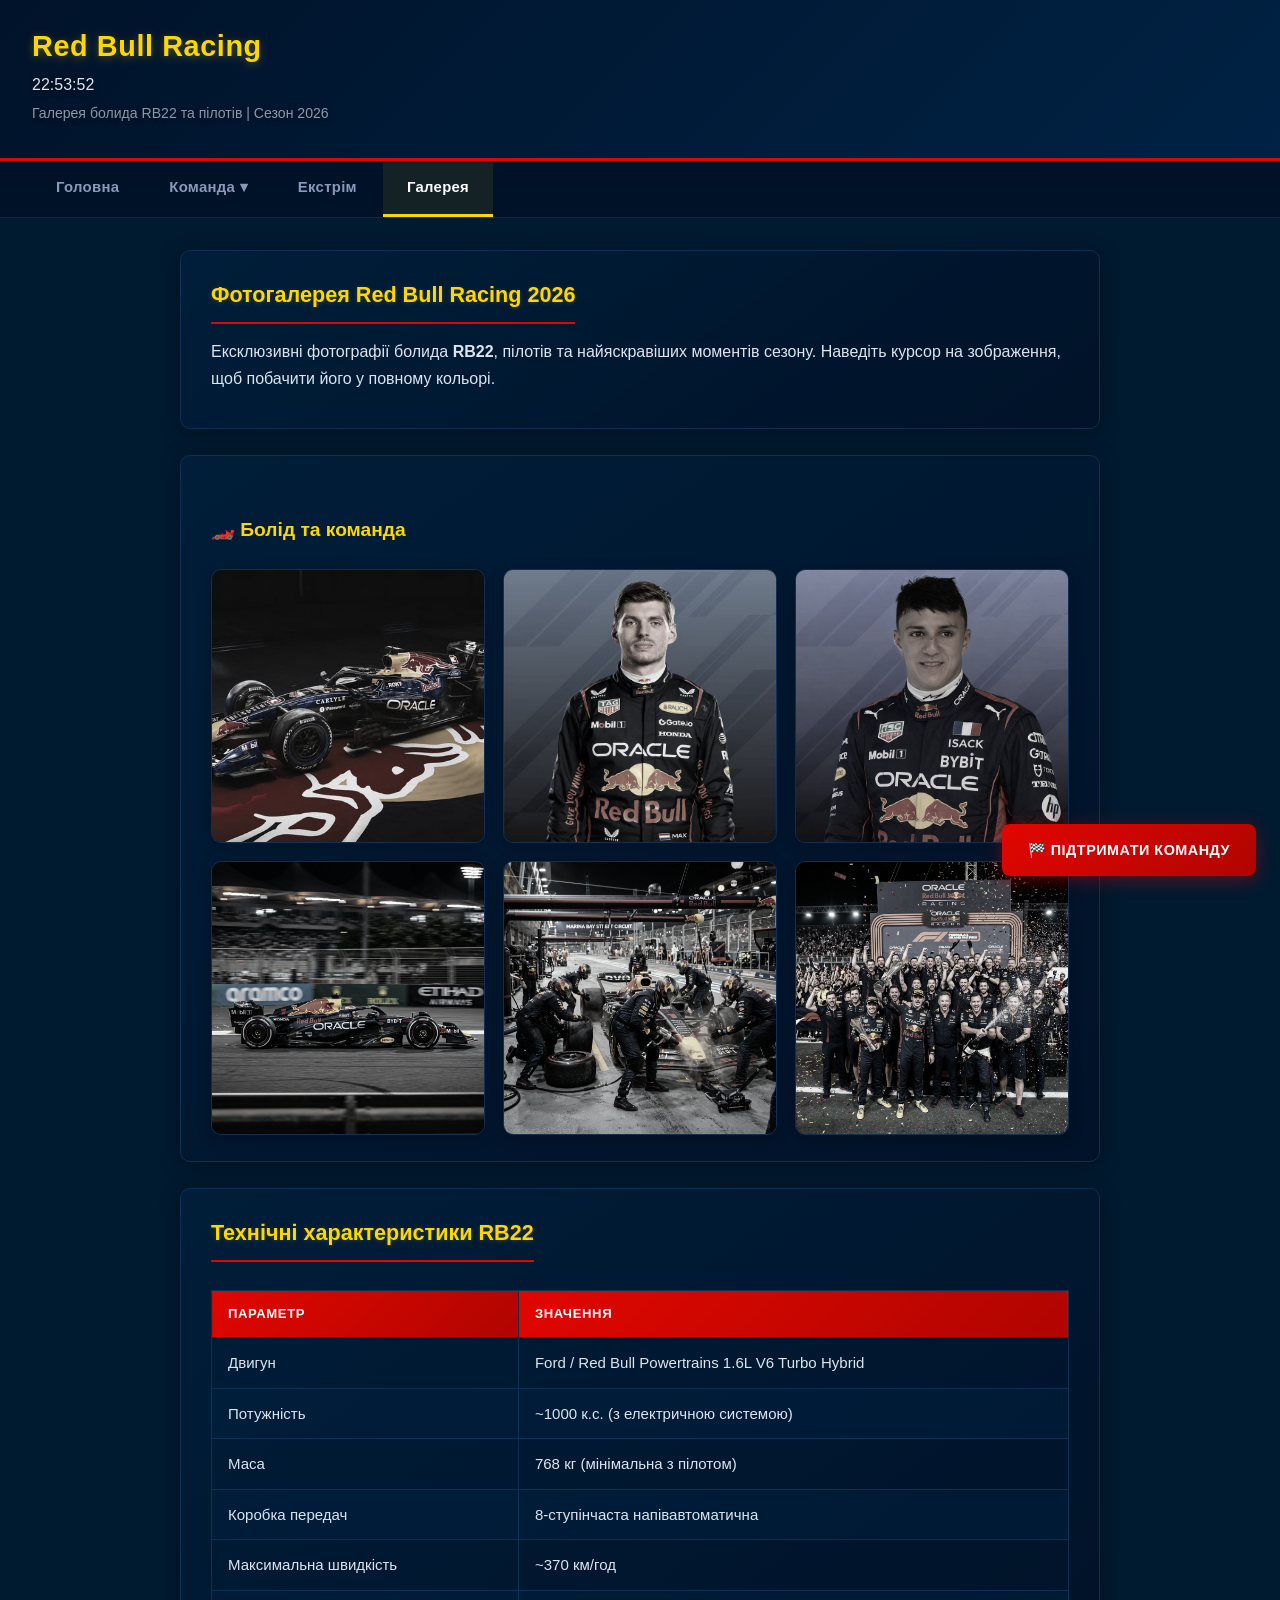
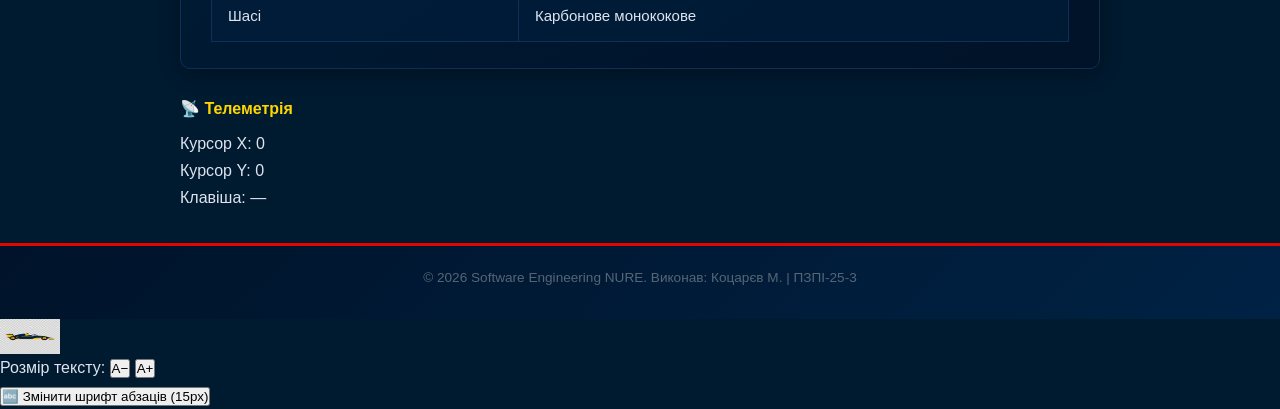
==== commit 1109ce30: "звіт" ====
--- a/gallery.html
+++ b/gallery.html
@@ -14,7 +14,10 @@
 <body>
     <!-- Хедер -->
     <header>
-        <h1>Red Bull Racing</h1>
+        <div class="header__top-row">
+            <h1>Red Bull Racing</h1>
+            <div class="header__clock" id="header-clock">00:00:00</div>
+        </div>
         <p>Галерея болида RB22 та пілотів | Сезон 2026</p>
     </header>
 
@@ -46,6 +49,18 @@
         </ul>
     </nav>
 
+    <img id="moving-car" class="js-moving-car" src="img/f1_icon.png" alt="Іконка болида F1" width="60" height="35">
+
+    <!-- Панель інструментів JS -->
+    <div class="js-toolbar">
+        <div class="js-toolbar__group">
+            <span class="js-toolbar__label">Розмір тексту:</span>
+            <button id="btn-font-minus" class="js-btn" title="Зменшити шрифт">A−</button>
+            <button id="btn-font-plus" class="js-btn" title="Збільшити шрифт">A+</button>
+        </div>
+        <button id="btn-change-font" class="js-btn">🔤 Змінити шрифт абзаців (15px)</button>
+    </div>
+
     <!-- Основний контент -->
     <main>
         <!-- Вступ до галереї -->
@@ -58,8 +73,8 @@
         <!-- Галерея зображень з CSS Grid (grid-template-areas) -->
         <section class="section">
             <div class="gallery">
+
                 <h3 class="gallery__title">🏎️ Болід та команда</h3>
-
 
                 <div class="gallery__item">
                     <img class="gallery__img" src="img/rb22.jpg" alt="Болід Red Bull RB22 на трасі" loading="lazy">
@@ -77,17 +92,16 @@
                     <span class="gallery__caption">Айзек Хаджар #35</span>
                 </div>
 
-
                 <div class="gallery__item">
                     <img class="gallery__img" src="img/rb22_side.png" alt="Red Bull RB22 — вигляд збоку" loading="lazy">
                     <span class="gallery__caption">RB22 — бічний ракурс</span>
                 </div>
 
-
                 <div class="gallery__item">
                     <img class="gallery__img" src="img/rb_pitstop.png" alt="Піт-стоп Red Bull Racing" loading="lazy">
                     <span class="gallery__caption">Блискавичний піт-стоп</span>
                 </div>
+
 
                 <div class="gallery__item">
                     <img class="gallery__img" src="img/rb_team.png" alt="Команда Red Bull Racing святкує перемогу" loading="lazy">
@@ -134,6 +148,24 @@
                 </tbody>
             </table>
         </section>
+
+        <div class="telemetry" id="telemetry">
+            <h4 class="telemetry__title">📡 Телеметрія</h4>
+            <div class="telemetry__data">
+                <div class="telemetry__row">
+                    <span class="telemetry__label">Курсор X:</span>
+                    <span class="telemetry__value" id="tel-mouse-x">0</span>
+                </div>
+                <div class="telemetry__row">
+                    <span class="telemetry__label">Курсор Y:</span>
+                    <span class="telemetry__value" id="tel-mouse-y">0</span>
+                </div>
+                <div class="telemetry__row">
+                    <span class="telemetry__label">Клавіша:</span>
+                    <span class="telemetry__value" id="tel-key">—</span>
+                </div>
+            </div>
+        </div>
     </main>
 
     <!-- Фіксована кнопка «Підтримати команду» -->
@@ -144,6 +176,9 @@
         <p>&copy; 2026 Software Engineering NURE. Виконав: Коцарєв М. | ПЗПІ-25-3</p>
     </footer>
 
+    <!-- Підключення JavaScript -->
+    <script src="script.js"></script>
+
 </body>
 
 </html>
